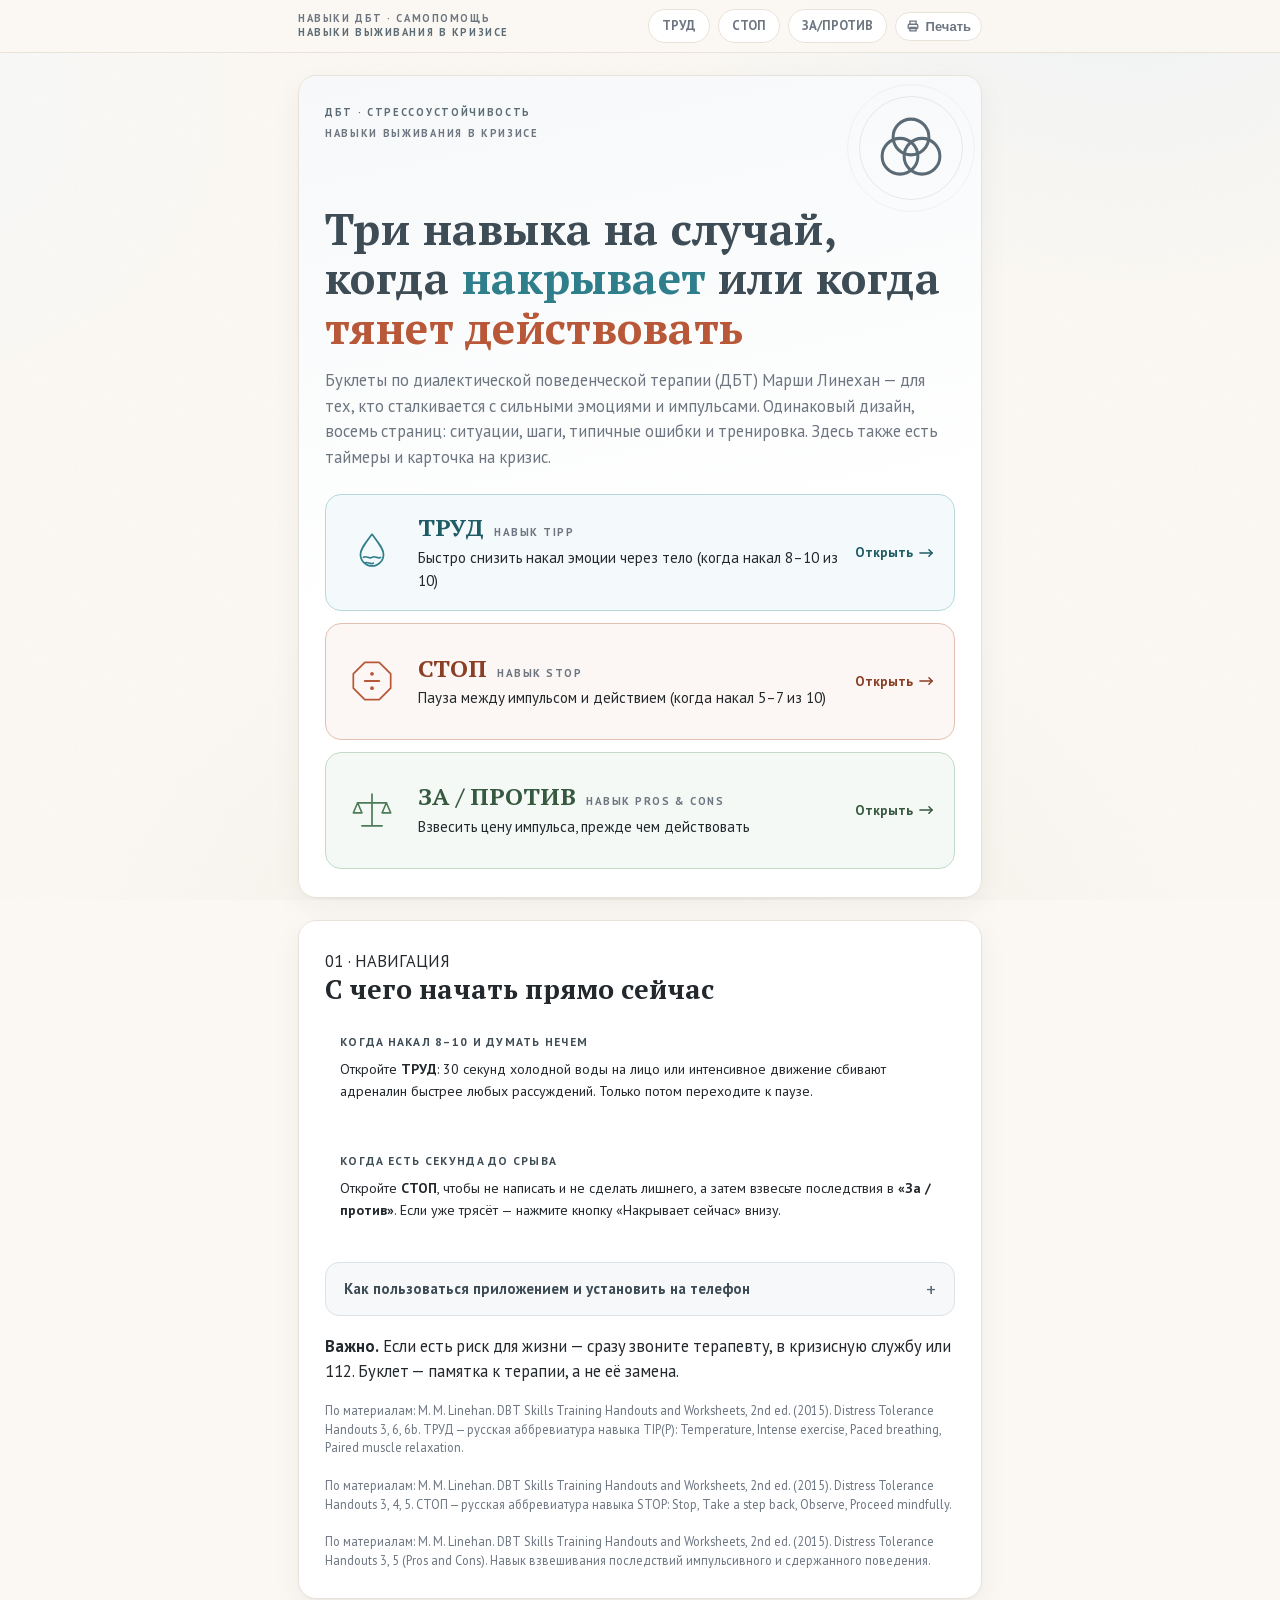
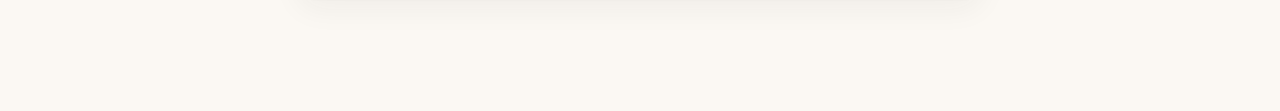
==== index.html @ b5b3c11b "минорные исправления CSS" ====
<!doctype html>
<html lang="ru">
<head>
<link rel="icon" type="image/png" href="favicon.png">
<link rel="apple-touch-icon" sizes="512x512" href="icon.png">
<link rel="manifest" href="manifest.json">
<meta name="theme-color" content="#F7F5F0" media="(prefers-color-scheme: light)">
<meta name="theme-color" content="#16191D" media="(prefers-color-scheme: dark)">
<meta name="color-scheme" content="light dark">
<meta charset="utf-8">
<meta name="viewport" content="width=device-width,initial-scale=1">
<title>ДБТ · Стрессоустойчивость — Навыки выживания в кризисе</title>
<style>@font-face{font-family:'PT Sans';font-style:normal;font-weight:400;font-display:swap;src:url([data-uri]) format('woff2');}
@font-face{font-family:'PT Sans';font-style:normal;font-weight:700;font-display:swap;src:url([data-uri]) format('woff2');}
@font-face{font-family:'PT Sans';font-style:italic;font-weight:400;font-display:swap;src:url([data-uri]) format('woff2');}
@font-face{font-family:'PT Serif';font-style:normal;font-weight:400;font-display:swap;src:url([data-uri]) format('woff2');}
@font-face{font-family:'PT Serif';font-style:normal;font-weight:700;font-display:swap;src:url([data-uri]) format('woff2');}
/* ============================================================
   Буклеты серии «Навыки ДБТ при ПРЛ» — единый дизайн
   Светлая палитра · PT Serif (дисплей) + PT Sans (текст/UI)
   ============================================================ */
:root{
  --paper:#FBF8F3; --card:#FFFFFF; --surface:#FFFFFF; --nav-bg:rgba(251,248,243,.9);
  --bg-glow:#F3EFE7; --ink:#23282D; --ink-2:#3A4249; --muted:#6C7580;
  --line:#E8E2D8; --line-dot:#C9C2B6; --neutral:#F7F4EF; --neutral-edge:#D9D2C6; --neutral-lbl:#8A8375;
  --ok:#4E7C59; --ok-bg:#EDF3EE; --no:#A9543B; --no-bg:#F8EDE8;
  --a-main:#5A6B75; --a-deep:#3E4C55; --a-mid:#DCE2E5; --a-soft:#EEF2F4; --a-tint:#F6F8F9;
  --on-main:#FFFFFF;
  --r:18px; --shadow:0 1px 2px rgba(35,40,45,.04), 0 10px 30px rgba(35,40,45,.05);
  --ease:cubic-bezier(.22,.61,.36,1);
}
@media (prefers-color-scheme: dark){
  :root{
    --paper:#15181C; --card:#1D2127; --surface:#252A32; --nav-bg:rgba(21,24,28,.88);
    --bg-glow:#1B2026; --ink:#E6E9ED; --ink-2:#C5CCD4; --muted:#8E97A3;
    --line:#2C323B; --line-dot:#3D4552; --neutral:#232830; --neutral-edge:#3A424E; --neutral-lbl:#96A0AD;
    --ok:#6BA87A; --ok-bg:#1D2E22; --no:#D6795E; --no-bg:#33201B;
    --a-main:#8FA1AC; --a-deep:#CBD5DC; --a-mid:#343D44; --a-soft:#262D33; --a-tint:#1E2429;
    --on-main:#11161A;
    --shadow:0 1px 2px rgba(0,0,0,.25), 0 10px 30px rgba(0,0,0,.3);
  }
}


*{box-sizing:border-box}
html{-webkit-text-size-adjust:100%;scroll-behavior:smooth}
body{margin:0;background:var(--paper);color:var(--ink);
  font-family:'PT Sans','Segoe UI',system-ui,sans-serif;font-size:16.5px;line-height:1.55;
  -webkit-font-smoothing:antialiased;overflow-x:hidden}

/* ---------- фоновая среда ---------- */
body::before{content:"";position:fixed;inset:0;z-index:-2;pointer-events:none;
  background:
    radial-gradient(60vw 48vw at 88% -8%, var(--a-soft), transparent 62%),
    radial-gradient(52vw 40vw at -10% 12%, var(--a-tint), transparent 60%),
    radial-gradient(70vw 50vw at 50% 108%, var(--bg-glow), transparent 65%),
    var(--paper)}
body::after{content:"";position:fixed;inset:0;z-index:-1;pointer-events:none;opacity:.35;
  background-image:url("data:image/svg+xml;utf8,<svg xmlns='http://www.w3.org/2000/svg' width='140' height='140'><filter id='n'><feTurbulence type='fractalNoise' baseFrequency='.85' numOctaves='3'/><feColorMatrix type='saturate' values='0'/></filter><rect width='140' height='140' filter='url(%23n)' opacity='.055'/></svg>")}

.wrap{max-width:720px;margin:0 auto;padding:0 18px 90px}
a{color:var(--a-deep)}
::selection{background:var(--a-soft);color:var(--a-deep)}

/* ---------- шапка ---------- */
.nav{position:sticky;top:0;z-index:40;background:var(--nav-bg);
  backdrop-filter:blur(10px);border-bottom:1px solid var(--line)}
.nav-in{max-width:720px;margin:0 auto;padding:9px 18px;display:flex;align-items:center;gap:8px}
.nav-brand{font-size:10.5px;letter-spacing:.15em;text-transform:uppercase;color:var(--muted);
  font-weight:700;margin-right:auto;line-height:1.3;text-decoration:none}
.nav-brand span{display:block;color:var(--a-main)}
.tab{font-size:13px;font-weight:700;text-decoration:none;padding:6px 13px;border-radius:999px;
  border:1px solid var(--line);color:var(--muted);background:var(--surface);transition:.18s var(--ease);white-space:nowrap}
.tab:hover{border-color:var(--a-mid);color:var(--a-deep);transform:translateY(-1px)}
.tab.on{background:var(--a-soft);border-color:var(--a-mid);color:var(--a-deep)}
.tab.icon{padding:6px 10px;display:inline-flex;align-items:center;gap:6px}
.tab svg{width:14px;height:14px;display:block}
.progress{height:2px;background:transparent}
.progress i{display:block;height:100%;width:0;background:var(--a-main);transition:width .12s linear}

/* ---------- страницы-секции ---------- */
.page{position:relative;background:var(--card);border:1px solid var(--line);border-radius:var(--r);
  padding:28px 26px;margin:22px 0;box-shadow:var(--shadow)}
.reveal{opacity:0;transform:translateY(14px);transition:opacity .6s var(--ease),transform .6s var(--ease)}
.reveal.in{opacity:1;transform:none}
.pnum{font-size:10.5px;font-weight:700;letter-spacing:.16em;text-transform:uppercase;color:var(--a-main);
  display:flex;align-items:center;gap:9px;margin:0 0 12px}
.pnum:after{content:"";height:1px;flex:1;background:var(--line)}
h1{font-family:'PT Serif',Georgia,serif;font-weight:700;font-size:clamp(38px,10.5vw,66px);line-height:.98;
  letter-spacing:.01em;margin:12px 0 0;color:var(--a-deep)}
h2{font-family:'PT Serif',Georgia,serif;font-weight:700;font-size:27px;line-height:1.18;margin:0 0 14px}
h3{font-size:11.5px;font-weight:700;letter-spacing:.11em;text-transform:uppercase;color:var(--a-deep);margin:0 0 8px}
p{margin:0 0 10px}
.lead{font-size:17.5px;color:var(--ink-2)}
.note{font-size:13.5px;color:var(--muted);font-style:italic;margin:8px 0 0}
.eyebrow{font-size:10.5px;font-weight:700;letter-spacing:.16em;text-transform:uppercase;color:var(--a-main)}
.eyebrow.q{color:var(--muted)}

/* ---------- обложка ---------- */
.cover{background:linear-gradient(168deg,var(--a-tint),var(--card) 58%);overflow:hidden}
.cover-top{display:flex;justify-content:space-between;align-items:flex-start;gap:18px}
.seal{position:relative;width:88px;height:88px;flex:none;color:var(--a-main)}
.seal svg{position:relative;z-index:2;width:100%;height:100%;display:block}
.seal:before,.seal:after{content:"";position:absolute;inset:-8px;border-radius:50%;
  border:1px solid var(--a-mid);opacity:.75;animation:pulse 6s var(--ease) infinite}
.seal:after{inset:-20px;opacity:.4;animation-delay:1.6s}
@keyframes pulse{0%,100%{transform:scale(.94);opacity:.25}50%{transform:scale(1.04);opacity:.7}}
.latin{font-size:11.5px;font-weight:700;letter-spacing:.24em;color:var(--muted);margin-top:16px}
.tagline{font-family:'PT Serif',Georgia,serif;font-size:23px;line-height:1.28;margin:14px 0 6px}
.cover-note{font-size:14.5px;color:var(--muted);font-style:italic;margin:0}
.acronym{margin:22px 0 0;border-top:1px solid var(--line)}
.arow{display:grid;grid-template-columns:44px 1fr auto;align-items:center;gap:14px;width:100%;
  padding:11px 6px;border:0;border-bottom:1px solid var(--line);background:transparent;cursor:pointer;
  font:inherit;color:inherit;text-align:left;transition:.2s var(--ease);border-radius:10px}
.arow:hover{background:var(--a-tint);transform:translateX(3px)}
.arow .bl{width:44px;height:44px;border-radius:13px;background:var(--a-soft);border:1px solid var(--a-mid);
  color:var(--a-deep);font-family:'PT Serif',Georgia,serif;font-weight:700;font-size:23px;
  display:flex;align-items:center;justify-content:center;transition:.2s var(--ease)}
.arow:hover .bl{background:var(--a-main);border-color:var(--a-main);color:var(--on-main)}
.arow .nm{font-weight:700;font-size:17px}
.arow .hint{font-size:13px;color:var(--muted);text-align:right}
.cover-cta{display:flex;flex-wrap:wrap;gap:9px;margin:20px 0 0}
.cover-foot{margin-top:18px;font-size:12px;color:var(--muted)}

/* ---------- кнопки ---------- */
.btn{font:inherit;font-size:14px;font-weight:700;padding:9px 16px;border-radius:999px;cursor:pointer;
  border:1px solid var(--a-main, #5A6B75);background:var(--a-main, #5A6B75);color:var(--on-main, #fff);transition:.18s var(--ease);
  display:inline-flex;align-items:center;gap:8px;text-decoration:none;line-height:1.25}
.btn:hover{background:var(--a-deep);border-color:var(--a-deep);transform:translateY(-1px)}
.btn:active{transform:translateY(0)}
.btn.ghost{background:var(--surface);color:var(--a-deep);border-color:var(--a-mid)}
.btn.ghost:hover{background:var(--a-soft);border-color:var(--a-main);color:var(--a-deep)}
.btn.sm{font-size:12.5px;padding:6px 12px}
.btn[disabled]{opacity:.45;cursor:not-allowed;transform:none}
.btn svg{width:15px;height:15px}
:focus-visible{outline:2px solid var(--a-main);outline-offset:2px;border-radius:6px}

/* ---------- списки и блоки ---------- */
.block{margin:0 0 17px}
.block:last-child{margin-bottom:0}
ul.dash{list-style:none;margin:0;padding:0}
ul.dash li{position:relative;padding-left:19px;margin:0 0 7px}
ul.dash li:before{content:"";position:absolute;left:2px;top:.62em;width:9px;height:2px;
  border-radius:2px;background:var(--a-mid)}
ol.how{list-style:none;margin:0;padding:0;counter-reset:s}
ol.how li{counter-increment:s;position:relative;padding-left:32px;margin:0 0 10px}
ol.how li:before{content:counter(s);position:absolute;left:0;top:.05em;width:22px;height:22px;border-radius:50%;
  background:var(--a-soft);border:1px solid var(--a-mid);color:var(--a-deep);
  font-size:12px;font-weight:700;display:flex;align-items:center;justify-content:center;line-height:1}

/* ---------- шаг ---------- */
.step-head{display:flex;gap:16px;align-items:flex-start;margin-bottom:15px}
.step-head .bl{width:60px;height:60px;flex:none;border-radius:17px;background:var(--a-soft);
  border:1px solid var(--a-mid);color:var(--a-deep);font-family:'PT Serif',Georgia,serif;font-weight:700;
  font-size:32px;display:flex;align-items:center;justify-content:center}
.step-name{font-family:'PT Serif',Georgia,serif;font-weight:700;font-size:29px;line-height:1.08;margin:2px 0 4px}
.step-tag{font-size:14px;font-style:italic;color:var(--muted)}
.why{background:var(--a-tint);border:1px solid var(--a-mid);border-radius:13px;padding:13px 15px;
  font-size:14.5px;margin:0 0 17px}
.why b{color:var(--a-deep)}
.chips{display:flex;flex-wrap:wrap;gap:8px;margin:14px 0 0}
.chip{font-size:12.5px;font-weight:700;padding:5px 12px;border-radius:999px;
  background:var(--a-tint);border:1px solid var(--a-mid);color:var(--a-deep)}
.box{border-radius:13px;padding:13px 15px;margin:14px 0 0;font-size:14px}
.box .lbl{display:block;font-size:10.5px;font-weight:700;letter-spacing:.12em;text-transform:uppercase;margin-bottom:5px}
.box.mistake{background:var(--neutral);border-left:3px solid var(--neutral-edge)}
.box.mistake .lbl{color:var(--neutral-lbl)}
.box.warn{background:var(--a-soft);border-left:3px solid var(--a-main)}
.box.warn .lbl{color:var(--a-deep)}
.box.tip{background:var(--surface);border:1px dashed var(--a-mid)}
.box.tip .lbl{color:var(--a-main)}

/* ---------- шкала ---------- */
.scale{display:grid;grid-template-columns:repeat(3,1fr);gap:8px;margin:0 0 8px}
.zone{border-radius:13px;padding:12px 13px;border:1px solid var(--a-mid);transition:.25s var(--ease)}
.zone:nth-child(1){background:var(--surface)}
.zone:nth-child(2){background:var(--a-tint)}
.zone:nth-child(3){background:var(--a-soft)}
.zone.hot{border-color:var(--a-main);box-shadow:0 0 0 2px var(--a-soft)}
.zone .rng{font-family:'PT Serif',Georgia,serif;font-weight:700;font-size:21px;color:var(--a-deep);line-height:1}
.zone .zt{font-size:12.5px;font-weight:700;margin:5px 0 3px}
.zone .zd{font-size:12.5px;color:var(--muted);line-height:1.4}
.chain{display:flex;flex-wrap:wrap;align-items:center;gap:7px;margin:0 0 6px}
.pill{font-size:13px;font-weight:700;padding:6px 12px;border-radius:999px;border:1px solid var(--line);
  background:var(--surface);color:var(--muted)}
.pill.on{background:var(--a-main);border-color:var(--a-main);color:var(--on-main)}
.arrow{color:var(--a-mid);font-weight:700;display:inline-flex}
.arrow svg{width:15px;height:10px}

/* ---------- интерактивная практика ---------- */
.tool{margin:18px 0 0;border:1px solid var(--a-mid);border-radius:15px;background:
  linear-gradient(180deg,var(--a-tint),var(--card) 70%);padding:16px 16px 18px}
.tool-head{display:flex;align-items:center;gap:10px;margin-bottom:12px;flex-wrap:wrap}
.tool-title{font-size:11px;font-weight:700;letter-spacing:.13em;text-transform:uppercase;color:var(--a-deep)}
.tool-sub{font-size:12.5px;color:var(--muted);margin-left:auto}
.tool-body{display:flex;gap:18px;align-items:center;flex-wrap:wrap}
.dial{position:relative;width:132px;height:132px;flex:none}
.dial svg{width:100%;height:100%;transform:rotate(-90deg)}
.dial .trk{fill:none;stroke:var(--a-mid);stroke-width:7;opacity:.55}
.dial .bar{fill:none;stroke:var(--a-main);stroke-width:7;stroke-linecap:round;
  transition:stroke-dashoffset .25s linear}
.dial .mid{position:absolute;inset:0;display:flex;flex-direction:column;align-items:center;justify-content:center;gap:2px}
.dial .val{font-family:'PT Serif',Georgia,serif;font-weight:700;font-size:34px;color:var(--a-deep);line-height:1;
  font-variant-numeric:tabular-nums}
.dial .unit{font-size:10.5px;letter-spacing:.12em;text-transform:uppercase;color:var(--muted);font-weight:700}
.tool-side{flex:1;min-width:210px}
.phase{font-size:15.5px;font-weight:700;color:var(--a-deep);min-height:1.5em}
.phase.q{color:var(--muted);font-weight:400;font-style:italic}
.tool-hint{font-size:13px;color:var(--muted);margin:4px 0 12px}
.ctrls{display:flex;flex-wrap:wrap;gap:8px;align-items:center}
.stepper{display:inline-flex;align-items:center;gap:0;border:1px solid var(--a-mid);border-radius:999px;
  background:var(--surface);overflow:hidden}
.stepper button{font:inherit;font-weight:700;font-size:15px;width:30px;height:30px;border:0;background:var(--surface);
  color:var(--a-deep);cursor:pointer;transition:.15s var(--ease)}
.stepper button:hover{background:var(--a-soft)}
.stepper .sv{min-width:56px;text-align:center;font-size:13px;font-weight:700;color:var(--ink);
  font-variant-numeric:tabular-nums}
.pick{display:flex;flex-wrap:wrap;gap:6px;margin:0 0 12px}
.pick button{font:inherit;font-size:12.5px;padding:5px 11px;border-radius:999px;cursor:pointer;
  border:1px solid var(--line);background:var(--surface);color:var(--muted);transition:.15s var(--ease)}
.pick button:hover{border-color:var(--a-mid);color:var(--a-deep)}
.pick button[aria-pressed="true"]{background:var(--a-main);border-color:var(--a-main);color:var(--on-main)}
.rate{display:flex;align-items:center;gap:10px;margin:14px 0 0;padding-top:12px;border-top:1px dashed var(--a-mid);
  flex-wrap:wrap}
.rate .rl{font-size:12.5px;font-weight:700;color:var(--a-deep)}
.rate input[type=range]{flex:1;min-width:130px}
.rate .rv{font-family:'PT Serif',Georgia,serif;font-weight:700;font-size:20px;color:var(--a-deep);
  min-width:26px;text-align:center;font-variant-numeric:tabular-nums}
input[type=range]{-webkit-appearance:none;appearance:none;height:22px;background:transparent;cursor:pointer}
input[type=range]::-webkit-slider-runnable-track{height:5px;border-radius:3px;background:var(--a-mid)}
input[type=range]::-moz-range-track{height:5px;border-radius:3px;background:var(--a-mid)}
input[type=range]::-webkit-slider-thumb{-webkit-appearance:none;width:19px;height:19px;border-radius:50%;
  background:var(--surface);border:2px solid var(--a-main);margin-top:-7px;box-shadow:0 1px 4px rgba(35,40,45,.18);transition:.15s}
input[type=range]::-moz-range-thumb{width:17px;height:17px;border-radius:50%;background:var(--surface);
  border:2px solid var(--a-main);box-shadow:0 1px 4px rgba(35,40,45,.18)}
input[type=range]:hover::-webkit-slider-thumb{transform:scale(1.1)}

/* дыхательный ритм */
.breath{position:relative;width:132px;height:132px;flex:none;display:flex;align-items:center;justify-content:center}
.breath .orb{position:absolute;width:112px;height:112px;border-radius:50%;
  background:radial-gradient(circle at 38% 32%, var(--surface), var(--a-soft) 62%, var(--a-mid));
  border:1px solid var(--a-mid);transform:scale(.62);transition:transform 5s cubic-bezier(.37,0,.63,1)}
.breath .ring{position:absolute;inset:0;border-radius:50%;border:1px dashed var(--a-mid);opacity:.7}
.breath .cnt{position:relative;z-index:2;font-family:'PT Serif',Georgia,serif;font-weight:700;font-size:30px;
  color:var(--a-deep);font-variant-numeric:tabular-nums}
.muscles{display:flex;flex-wrap:wrap;gap:5px;margin:10px 0 0}
.muscles span{font-size:11.5px;padding:3px 9px;border-radius:999px;border:1px solid var(--line);
  background:var(--surface);color:var(--muted)}
.muscles span.done{background:var(--a-soft);border-color:var(--a-mid);color:var(--a-deep)}
.muscles span.now{background:var(--a-main);border-color:var(--a-main);color:var(--on-main)}
.bar-track{height:6px;border-radius:3px;background:var(--a-mid);opacity:.5;overflow:hidden;margin:10px 0 0}
.bar-track i{display:block;height:100%;width:0;background:var(--a-main);border-radius:3px}

/* наблюдение: факт / мысль */
.sorter{margin:6px 0 0}
.sort-row{display:flex;gap:10px;align-items:center;justify-content:space-between;padding:9px 0;
  border-bottom:1px dashed var(--a-mid);flex-wrap:wrap}
.sort-row .txt{font-size:14px;flex:1;min-width:180px}
.sort-row .acts{display:flex;gap:6px}
.sort-row .acts button{font:inherit;font-size:12.5px;font-weight:700;padding:5px 12px;border-radius:999px;
  border:1px solid var(--line);background:var(--surface);color:var(--muted);cursor:pointer;transition:.15s var(--ease)}
.sort-row .acts button:hover{border-color:var(--a-mid);color:var(--a-deep)}
.sort-row.right .txt{color:var(--ok)}
.sort-row.wrong .txt{color:var(--no)}
.sort-fb{font-size:12.5px;width:100%;color:var(--muted);font-style:italic}
.sort-row.right .sort-fb{color:var(--ok)}
.sort-row.wrong .sort-fb{color:var(--no)}
.fields{display:grid;grid-template-columns:1fr 1fr;gap:12px;margin:12px 0 0}
.field label{display:block;font-size:12px;font-weight:700;color:var(--a-deep);margin-bottom:5px}
.field input,.field textarea{width:100%;font:inherit;font-size:14px;padding:8px 10px;border-radius:10px;
  border:1px solid var(--line);background:var(--surface);color:var(--ink);resize:vertical}
.field input:focus,.field textarea:focus{border-color:var(--a-main);outline:none;box-shadow:0 0 0 3px var(--a-soft)}

/* ---------- карточка и дневник ---------- */
.fill{margin:0 0 15px}
.fill .fl{font-size:12.5px;font-weight:700;color:var(--a-deep);margin-bottom:6px}
.fill textarea{width:100%;font:inherit;font-size:14.5px;line-height:19px;min-height:57px;padding:0 2px;
  border:0;border-radius:0;background:
    repeating-linear-gradient(to bottom,transparent 0 18px,var(--line-dot) 18px 19px);
  background-attachment:local;color:var(--ink);resize:vertical}
.fill textarea:focus{outline:none;background:
    repeating-linear-gradient(to bottom,transparent 0 18px,var(--a-main) 18px 19px)}
.safety{margin:16px 0 0;padding:13px 15px;border-radius:13px;background:var(--a-soft);
  border:1px solid var(--a-mid);font-size:13.5px}
.safety b{color:var(--a-deep)}
.sources{margin:16px 0 0;padding-top:12px;border-top:1px solid var(--line);font-size:11.5px;
  color:var(--muted);line-height:1.45}
.xlink{display:inline-flex;align-items:center;gap:7px;margin-top:12px;font-size:13.5px;font-weight:700;
  text-decoration:none;color:var(--a-deep)}
.xlink:hover{gap:11px}
.log{margin:14px 0 0;border:1px solid var(--line);border-radius:13px;background:var(--surface);padding:13px 15px}
.log-list{list-style:none;margin:8px 0 0;padding:0;font-size:13px;max-height:190px;overflow:auto}
.log-list li{display:flex;gap:10px;padding:6px 0;border-bottom:1px dashed var(--line);flex-wrap:wrap}
.log-list li:last-child{border-bottom:0}
.log-list .t{color:var(--muted);font-variant-numeric:tabular-nums;font-size:12px}
.log-list .d{margin-left:auto;font-weight:700;color:var(--a-deep)}
.log-empty{font-size:13px;color:var(--muted);font-style:italic;margin:8px 0 0}
.saved{font-size:12px;color:var(--ok);opacity:0;transition:.3s;margin-left:8px}
.saved.on{opacity:1}

/* ---------- панель «накрывает сейчас» ---------- */
.sos-btn{position:fixed;right:18px;bottom:18px;z-index:45;
  background:var(--a-main, #5A6B75)!important;color:var(--on-main, #fff)!important;
  box-shadow:0 6px 24px rgba(0,0,0,.45), 0 0 0 2px var(--paper)}

.sos{position:fixed;inset:0;z-index:60;display:none;align-items:center;justify-content:center;padding:18px;
  background:rgba(15,18,22,.55);backdrop-filter:blur(3px)}
.sos.on{display:flex}
.sos-card{width:min(520px,100%);max-height:88vh;overflow:auto;background:var(--card);border:1px solid var(--a-mid);
  border-radius:20px;padding:22px;box-shadow:0 24px 60px rgba(35,40,45,.25);animation:pop .28s var(--ease)}
@keyframes pop{from{opacity:0;transform:translateY(12px) scale(.98)}to{opacity:1;transform:none}}
.sos-card h2{font-size:23px;margin-bottom:6px}
.sos-steps{display:grid;gap:9px;margin:16px 0 0}
.sos-step{display:flex;gap:13px;align-items:center;padding:12px 14px;border-radius:14px;border:1px solid var(--line);
  background:var(--surface);cursor:pointer;font:inherit;text-align:left;transition:.18s var(--ease);width:100%}
.sos-step:hover{border-color:var(--a-main);background:var(--a-tint);transform:translateX(3px)}
.sos-step .bl{width:38px;height:38px;flex:none;border-radius:11px;background:var(--a-soft);border:1px solid var(--a-mid);
  color:var(--a-deep);font-family:'PT Serif',Georgia,serif;font-weight:700;font-size:20px;
  display:flex;align-items:center;justify-content:center}
.sos-step .nm{font-weight:700;font-size:15px}
.sos-step .ds{font-size:12.5px;color:var(--muted)}
.sos-close{position:absolute;top:16px;right:16px;z-index:2}
.sos-wrap{position:relative;width:min(520px,100%)}

/* ---------- служебное ---------- */
.toast{position:fixed;left:50%;bottom:24px;transform:translate(-50%,14px);z-index:70;background:#2A3038;
  color:#F4F6F8;font-size:13.5px;padding:10px 16px;border-radius:999px;opacity:0;pointer-events:none;
  transition:.28s var(--ease)}
.toast.on{opacity:1;transform:translate(-50%,0)}
.printonly{display:none}

/* ---------- адаптив ---------- */
@media (max-width:560px){
  body{font-size:16px}
  .wrap{padding:0 13px 96px}
  .page{padding:22px 18px;border-radius:15px}
  h2{font-size:23px}
  .step-name{font-size:24px}
  .scale{grid-template-columns:1fr}
  .fields{grid-template-columns:1fr}
  .arow{grid-template-columns:40px 1fr;row-gap:2px}
  .arow .hint{grid-column:2;text-align:left}
  .nav-in{flex-wrap:wrap;justify-content:flex-start;gap:6px;padding:8px 13px}
  .nav-brand{width:100%;font-size:11px;display:block;padding:4px 2px 6px;margin-bottom:2px;
    border-bottom:1px solid var(--line);text-decoration:none}
  .nav-brand span{font-size:12px;margin-top:2px}
  .tab{font-size:11.5px;padding:5px 9px}
  .dial,.breath{width:112px;height:112px;margin:0 auto}
  .breath .orb{width:96px;height:96px}
  .tool-body{gap:14px}
  .sos-btn{right:12px;bottom:12px}
}
@media (prefers-reduced-motion:reduce){
  html{scroll-behavior:auto}
  *,*:before,*:after{animation-duration:.001ms!important;animation-iteration-count:1!important;
    transition-duration:.001ms!important}
  .reveal{opacity:1;transform:none}
}

/* ---------- печать: A5, 8 страниц ---------- */
@page{size:A5;margin:11mm 12mm}
@media print{
  :root{
    --paper:#FFFFFF!important; --card:#FFFFFF!important; --surface:#FFFFFF!important;
    --ink:#23282D!important; --ink-2:#3A4249!important; --muted:#6C7580!important;
    --line:#E8E2D8!important; --line-dot:#C9C2B6!important; --neutral:#F7F4EF!important;
    --neutral-edge:#D9D2C6!important; --neutral-lbl:#8A8375!important;
    --a-main:#5A6B75!important; --a-deep:#3E4C55!important;
    --a-mid:#DCE2E5!important; --a-soft:#EEF2F4!important; --a-tint:#F6F8F9!important;
  }
  body{background:var(--surface);font-size:9.6pt;line-height:1.42}
  body::before,body::after{display:none}
  .nav,.noprint,.sos,.sos-btn,.toast,.tool,.log{display:none!important}
  .printonly{display:block}
  .wrap{max-width:none;padding:0;margin:0}
  .page{border:0;border-radius:0;box-shadow:none;margin:0;padding:0;background:var(--surface);
    break-after:page;page-break-after:always}
  .page:last-child{break-after:auto;page-break-after:auto}
  .reveal{opacity:1!important;transform:none!important}
  h1{font-size:46pt} h2{font-size:15.5pt;margin-bottom:7pt} h3{font-size:8pt;margin-bottom:4pt}
  .lead{font-size:10.5pt} .tagline{font-size:13pt} .cover-note{font-size:9.5pt}
  .pnum{font-size:7.5pt;margin-bottom:6pt}
  .block{margin-bottom:9pt}
  ul.dash li{margin-bottom:3pt;padding-left:12pt}
  ol.how li{margin-bottom:5pt;padding-left:20pt}
  ol.how li:before{width:14pt;height:14pt;font-size:7.5pt}
  .step-head{margin-bottom:9pt}
  .step-head .bl{width:40pt;height:40pt;font-size:22pt;border-radius:11pt}
  .step-name{font-size:18pt} .step-tag{font-size:9.5pt}
  .why{font-size:9.3pt;padding:8pt 10pt;margin-bottom:9pt}
  .box{font-size:9pt;padding:8pt 10pt;margin-top:9pt}
  .chip{font-size:8.5pt} .note{font-size:8.7pt}
  .arow{padding:7pt 0;cursor:default} .arow .bl{width:30pt;height:30pt;font-size:16pt}
  .arow .nm{font-size:11.5pt} .arow .hint{font-size:9pt}
  .zone{padding:8pt 9pt} .zone .rng{font-size:14pt} .zone .zt,.zone .zd{font-size:8.5pt}
  .fill{margin-bottom:9pt}
  .fill textarea{font-size:9.5pt;min-height:28pt;line-height:14pt;
    background:repeating-linear-gradient(to bottom,transparent 0 13pt,var(--line-dot) 13pt calc(13pt + .6pt))}
  .sources{font-size:7.6pt} .safety{font-size:8.8pt}
  .seal{width:44pt;height:44pt} .seal:before,.seal:after{display:none}
  .cover{background:var(--surface)}
  .pfoot{margin-top:10pt;padding-top:5pt;border-top:1px solid var(--line);font-size:6.8pt;color:var(--muted);
    display:flex;justify-content:space-between}
  a{text-decoration:none;color:var(--ink)}
  .xlink{color:var(--a-deep)}
}


.hub-title{font-family:'PT Serif',Georgia,serif;font-weight:700;font-size:clamp(32px,5vw,44px);line-height:1.12;margin:12px 0 0;color:var(--a-deep)}
.hub-title em{font-style:normal;color:#2E7E8B}
.hub-title b{font-weight:700;color:#B85838}
@media (prefers-color-scheme: dark){
  .hub-title em{color:#62B6C8}
  .hub-title b{color:#DF8E6B}
}
.hub-lead{font-size:16.5px;color:var(--muted);margin:16px 0 0;line-height:1.55}
.skill-list{display:grid;grid-auto-rows:1fr;gap:12px;margin:24px 0 0}
.scard{display:grid;grid-template-columns:56px 1fr auto;align-items:center;gap:16px;padding:18px 20px;height:100%;
  border-radius:16px;background:var(--c-tint);border:1px solid var(--c-mid);
  text-decoration:none;color:inherit;transition:.2s var(--ease)}
.scard:hover{transform:translateY(-2px);background:var(--c-soft);border-color:var(--c-main);box-shadow:0 8px 22px rgba(27,31,34,.06)}
.scard.trud{--c-main:#2E7E8B;--c-deep:#1F5C66;--c-mid:#B8D7DC;--c-soft:#E7F2F4;--c-tint:#F4FAFB}
.scard.stop{--c-main:#B85838;--c-deep:#8A3E24;--c-mid:#E4C0B2;--c-soft:#F7EAE4;--c-tint:#FCF7F4}
.scard.pc{--c-main:#4E7C59;--c-deep:#36593F;--c-mid:#C3DAC8;--c-soft:#EBF3ED;--c-tint:#F5F9F6}
@media (prefers-color-scheme: dark){
  .scard.trud{--c-main:#56ADC0;--c-deep:#A7DCE7;--c-mid:#2E4F58;--c-soft:#1F343A;--c-tint:#1A292E}
  .scard.stop{--c-main:#D98662;--c-deep:#F2C0AA;--c-mid:#5A382A;--c-soft:#3A241C;--c-tint:#2C1D17}
  .scard.pc{--c-main:#76AA83;--c-deep:#B8DBC0;--c-mid:#314B38;--c-soft:#223427;--c-tint:#1C2920}
}
.scard .em{width:52px;height:52px;color:var(--c-main);display:flex;align-items:center;justify-content:center}
.scard .em svg{width:46px;height:46px}
.scard-body h2{font-family:'PT Serif',Georgia,serif;font-size:24px;margin:0;color:var(--c-deep);display:flex;align-items:baseline;gap:10px;flex-wrap:wrap}
.scard-body .lt{font-family:'PT Sans',sans-serif;font-size:11px;letter-spacing:.14em;text-transform:uppercase;color:var(--muted);font-weight:700}
.scard-body .tg{font-size:15px;color:var(--ink);margin:4px 0 0}
.scard .go{font-size:13.5px;font-weight:700;color:var(--c-deep);display:inline-flex;align-items:center;gap:6px;white-space:nowrap}
.scard .go svg{width:15px;height:10px}
@media (max-width:600px){
  .scard{grid-template-columns:44px 1fr;padding:16px}
  .scard .go{grid-column:2;margin-top:4px}
}

.guide-box{margin:18px 0 0;border:1px solid var(--a-mid);border-radius:14px;background:var(--a-tint);overflow:hidden}
.guide-box summary{padding:14px 18px;font-weight:700;font-size:15px;color:var(--a-deep);cursor:pointer;list-style:none;
  display:flex;align-items:center;justify-content:space-between;user-select:none;transition:.18s var(--ease)}
.guide-box summary::-webkit-details-marker{display:none}
.guide-box summary:hover{background:var(--a-soft)}
.guide-box summary::after{content:"+";font-size:20px;font-weight:400;line-height:1;color:var(--a-main);transition:.2s var(--ease)}
.guide-box[open] summary{border-bottom:1px solid var(--a-mid);background:var(--a-soft)}
.guide-box[open] summary::after{transform:rotate(45deg)}
.guide-body{padding:16px 18px;font-size:14.5px;line-height:1.55;color:var(--ink)}
.guide-body h4{font-family:'PT Serif',Georgia,serif;font-size:16.5px;margin:14px 0 6px;color:var(--a-deep)}
.guide-body h4:first-child{margin-top:0}
.guide-body ul{margin:0;padding-left:18px}
.guide-body li{margin-bottom:5px}
</style>
</head>
<body>
<nav class="nav noprint"><div class="nav-in">
  <a class="nav-brand" href="index.html">Навыки ДБТ · Самопомощь<span>Навыки выживания в кризисе</span></a>
  <a class="tab" href="trud.html">ТРУД</a>
  <a class="tab" href="stop.html">СТОП</a>
  <a class="tab" href="pros_cons.html">ЗА/ПРОТИВ</a>
  <button class="tab icon" type="button" id="print-btn"><svg viewBox="0 0 16 16" fill="none" stroke="currentColor" stroke-width="1.5" aria-hidden="true"><path d="M4.5 6V2.5h7V6"/><rect x="2.5" y="6" width="11" height="5" rx="1.4"/><path d="M4.5 9.5h7v4h-7z"/></svg>Печать</button>
</div></nav>

<div class="wrap">
<section class="page cover">
  <div class="cover-top">
    <div>
      <div class="eyebrow">ДБТ · стрессоустойчивость</div>
      <div class="eyebrow q" style="margin-top:5px">Навыки выживания в кризисе</div>
    </div>
    <div class="seal" aria-hidden="true">
        <svg viewBox="0 0 64 64"><circle cx="32" cy="24" r="13" fill="none" stroke="currentColor" stroke-width="2.2"/><circle cx="24" cy="38" r="13" fill="none" stroke="currentColor" stroke-width="2.2"/><circle cx="40" cy="38" r="13" fill="none" stroke="currentColor" stroke-width="2.2"/></svg>
    </div>
  </div>

  <h1 class="hub-title">Три навыка на случай, когда <em>накрывает</em> или когда <b>тянет действовать</b></h1>
  <p class="hub-lead" style="max-width:none">Буклеты по диалектической поведенческой терапии (ДБТ) Марши Линехан — для тех, кто сталкивается с сильными эмоциями и импульсами. Одинаковый дизайн, восемь страниц: ситуации, шаги, типичные ошибки и тренировка. Здесь также есть таймеры и карточка на кризис.</p>

    <div class="skill-list">
      <a class="scard trud" href="trud.html">
        <div class="em"><svg viewBox="0 0 64 64" aria-hidden="true"><path d="M32 6c9 12 16 20 16 28a16 16 0 0 1-32 0c0-8 7-16 16-28z" fill="none" stroke="currentColor" stroke-width="2.4" stroke-linejoin="round"/><path d="M20 38c4-3 8 3 12 0s8 3 12 0" fill="none" stroke="currentColor" stroke-width="2.2" stroke-linecap="round"/><path d="M22 46c4-3 8 3 12 0" fill="none" stroke="currentColor" stroke-width="2.2" stroke-linecap="round"/></svg></div>
        <div class="scard-body">
          <h2>ТРУД <span class="lt">навык TIPP</span></h2>
          <div class="tg">Быстро снизить накал эмоции через тело (когда накал 8–10 из 10)</div>
        </div>
        <span class="go">Открыть <svg viewBox="0 0 16 10" fill="none" stroke="currentColor" stroke-width="1.6" stroke-linecap="round" stroke-linejoin="round" aria-hidden="true"><path d="M1 5h13"/><path d="M10.6 1.6 14 5l-3.4 3.4"/></svg></span>
      </a>

      <a class="scard stop" href="stop.html">
        <div class="em"><svg viewBox="0 0 64 64" aria-hidden="true"><path d="M22 6h20l16 16v20L42 58H22L6 42V22z" fill="none" stroke="currentColor" stroke-width="2.4" stroke-linejoin="round"/><path d="M22 32h20" fill="none" stroke="currentColor" stroke-width="2.6" stroke-linecap="round"/><circle cx="32" cy="22" r="2.6" fill="currentColor"/><circle cx="32" cy="42" r="2.6" fill="currentColor"/></svg></div>
        <div class="scard-body">
          <h2>СТОП <span class="lt">навык STOP</span></h2>
          <div class="tg">Пауза между импульсом и действием (когда накал 5–7 из 10)</div>
        </div>
        <span class="go">Открыть <svg viewBox="0 0 16 10" fill="none" stroke="currentColor" stroke-width="1.6" stroke-linecap="round" stroke-linejoin="round" aria-hidden="true"><path d="M1 5h13"/><path d="M10.6 1.6 14 5l-3.4 3.4"/></svg></span>
      </a>

      <a class="scard pc" href="pros_cons.html">
        <div class="em"><svg viewBox="0 0 64 64" aria-hidden="true"><path d="M32 10v44M18 54h28M12 22h40" fill="none" stroke="currentColor" stroke-width="2.4" stroke-linecap="round"/><path d="M12 22l-6 14h12l-6-14zm40 0l-6 14h12l-6-14z" fill="none" stroke="currentColor" stroke-width="2.2" stroke-linejoin="round"/></svg></div>
        <div class="scard-body">
          <h2>ЗА / ПРОТИВ <span class="lt">навык PROS &amp; CONS</span></h2>
          <div class="tg">Взвесить цену импульса, прежде чем действовать</div>
        </div>
        <span class="go">Открыть <svg viewBox="0 0 16 10" fill="none" stroke="currentColor" stroke-width="1.6" stroke-linecap="round" stroke-linejoin="round" aria-hidden="true"><path d="M1 5h13"/><path d="M10.6 1.6 14 5l-3.4 3.4"/></svg></span>
      </a>
    </div>
  </section>

  <section class="page">
    <div class="sec-head"><span class="sec-num">01 · НАВИГАЦИЯ</span><h2>С чего начать прямо сейчас</h2></div>
    <div class="grid2">
      <div class="box">
        <h3>Когда накал 8–10 и думать нечем</h3>
        <p>Откройте <b>ТРУД</b>: 30 секунд холодной воды на лицо или интенсивное движение сбивают адреналин быстрее любых рассуждений. Только потом переходите к паузе.</p>
      </div>
      <div class="box">
        <h3>Когда есть секунда до срыва</h3>
        <p>Откройте <b>СТОП</b>, чтобы не написать и не сделать лишнего, а затем взвесьте последствия в <b>«За / против»</b>. Если уже трясёт — нажмите кнопку «Накрывает сейчас» внизу.</p>
      </div>
    </div>
    
    <details class="guide-box">
      <summary>Как пользоваться приложением и установить на телефон</summary>
      <div class="guide-body">
        <h4>1. Установка на главный экран (работает без интернета)</h4>
        <ul>
          <li><b>Android (Chrome):</b> нажмите три точки в правом верхнем углу → <b>«Установить приложение»</b>.</li>
          <li><b>iPhone (Safari):</b> нажмите кнопку <b>«Поделиться»</b> внизу → <b>«На экран „Домой“»</b>.</li>
          <li>После первого открытия все страницы, таймеры и PDF сохраняются в память телефона и работают в авиарежиме.</li>
        </ul>

        <h4>2. Подготовка в спокойный день</h4>
        <ul>
          <li>Внизу любой страницы навыка (раздел <b>07</b>) заполните <b>«Мою карточку на кризис»</b>: ваши сигналы, контакты поддержки и способы заземления.</li>
          <li>В буклете <b>«За / против»</b> заранее впишите аргументы для 1–2 частых импульсов — в стрессе останется только прочитать готовое.</li>
          <li>Все записи хранятся <b>только в памяти вашего телефона</b> и никуда не отправляются.</li>
        </ul>

        <h4>3. Когда накрывает прямо сейчас</h4>
        <ul>
          <li><b>Накал 8–10 (трясёт, трудно думать):</b> нажмите кнопку <b>«Накрывает сейчас»</b> внизу или откройте <b>ТРУД</b> — начните с холодной воды (таймер 30 сек) или нагрузки.</li>
          <li><b>Накал 5–7 (сильный импульс сорваться):</b> откройте <b>СТОП</b>, сделайте паузу и взвесьте последствия в <b>«За / против»</b>.</li>
          <li>После шага можно отметить накал в <b>«Дневнике практики»</b> или скопировать записи одной кнопкой для терапевта.</li>
        </ul>
      </div>
    </details>

    <div class="callout" style="margin-top:18px">
      <b>Важно.</b> Если есть риск для жизни — сразу звоните терапевту, в кризисную службу или 112. Буклет — памятка к терапии, а не её замена.
    </div>
    <p style="font-size:12.5px;color:var(--muted);margin:16px 0 0;line-height:1.5">
      По материалам: M. M. Linehan. DBT Skills Training Handouts and Worksheets, 2nd ed. (2015). Distress Tolerance Handouts 3, 6, 6b. ТРУД — русская аббревиатура навыка TIP(P): Temperature, Intense exercise, Paced breathing, Paired muscle relaxation.<br><br>По материалам: M. M. Linehan. DBT Skills Training Handouts and Worksheets, 2nd ed. (2015). Distress Tolerance Handouts 3, 4, 5. СТОП — русская аббревиатура навыка STOP: Stop, Take a step back, Observe, Proceed mindfully.<br><br>По материалам: M. M. Linehan. DBT Skills Training Handouts and Worksheets, 2nd ed. (2015). Distress Tolerance Handouts 3, 5 (Pros and Cons). Навык взвешивания последствий импульсивного и сдержанного поведения.
    </p>
  </section>
</div>

<script>document.getElementById("print-btn").addEventListener("click",function(){window.print();});</script>
<script>if('serviceWorker' in navigator){navigator.serviceWorker.register('./sw.js');}</script>
</body>
</html>
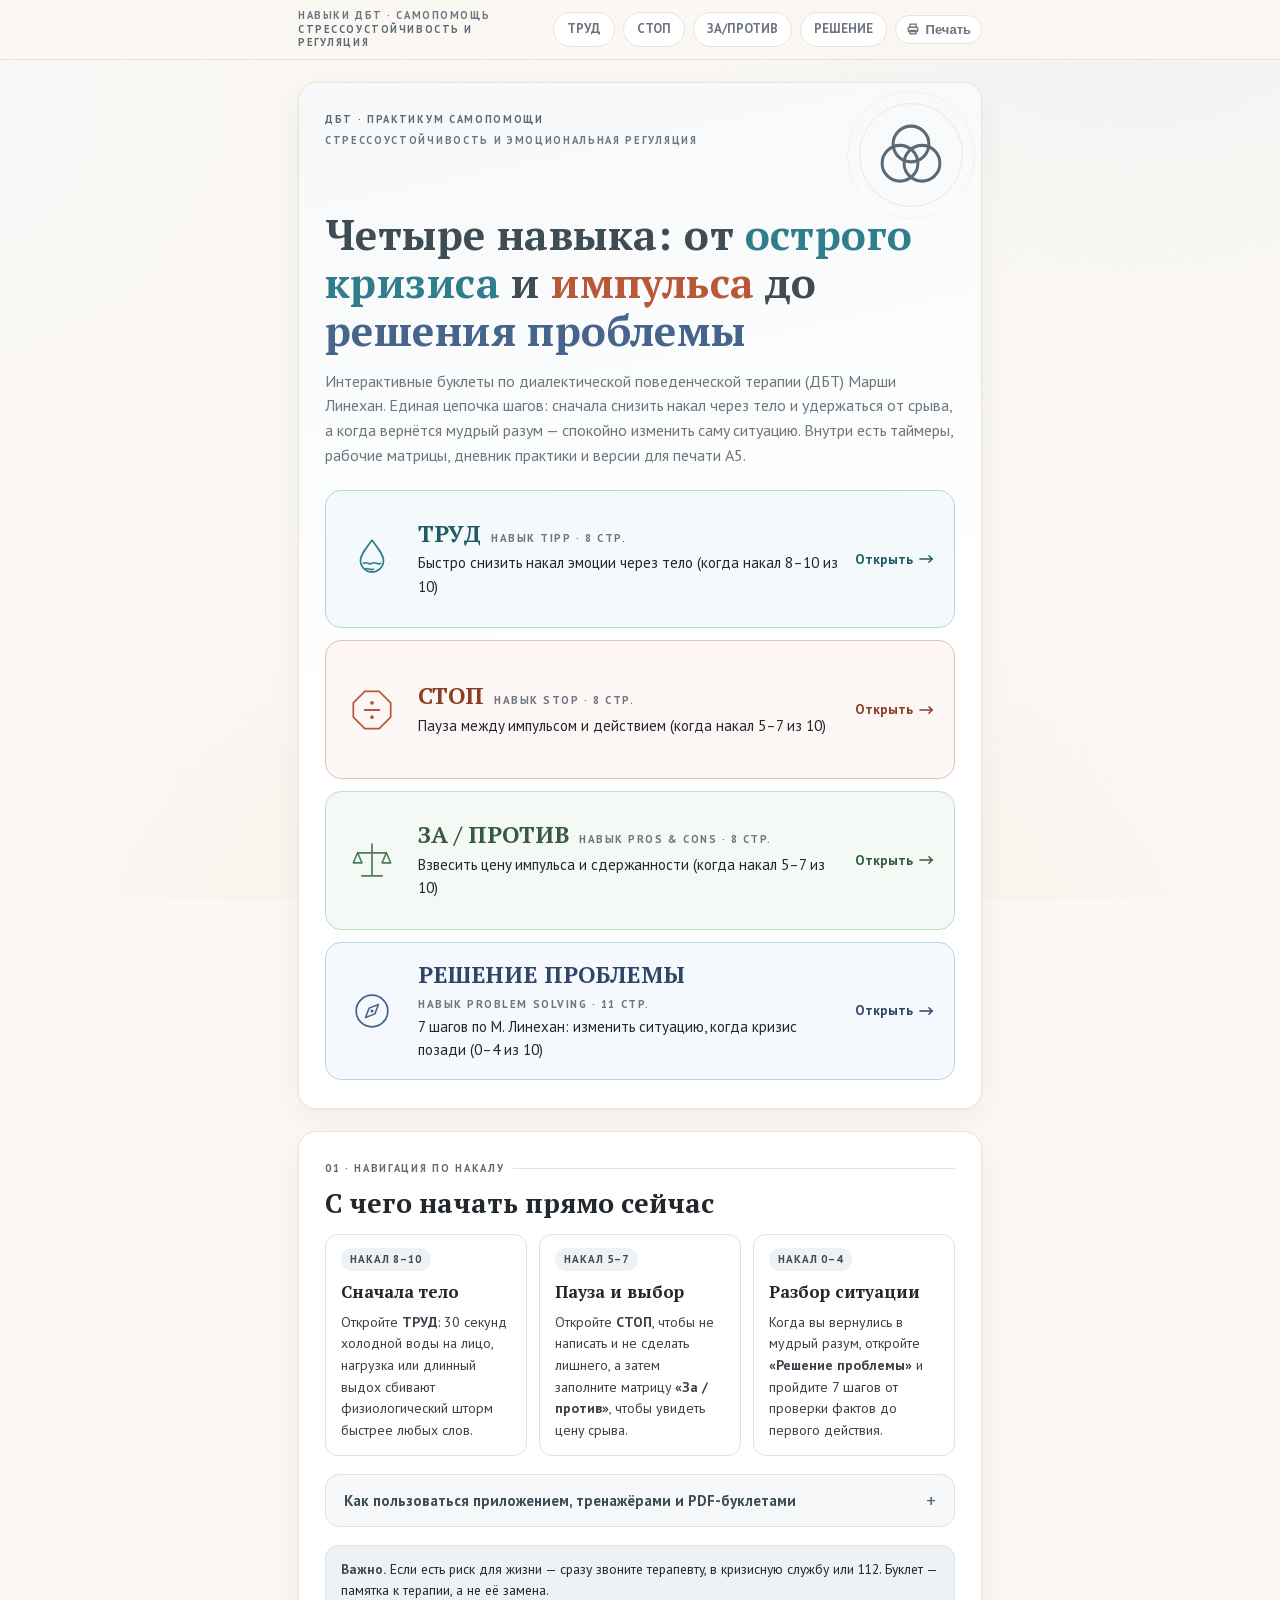
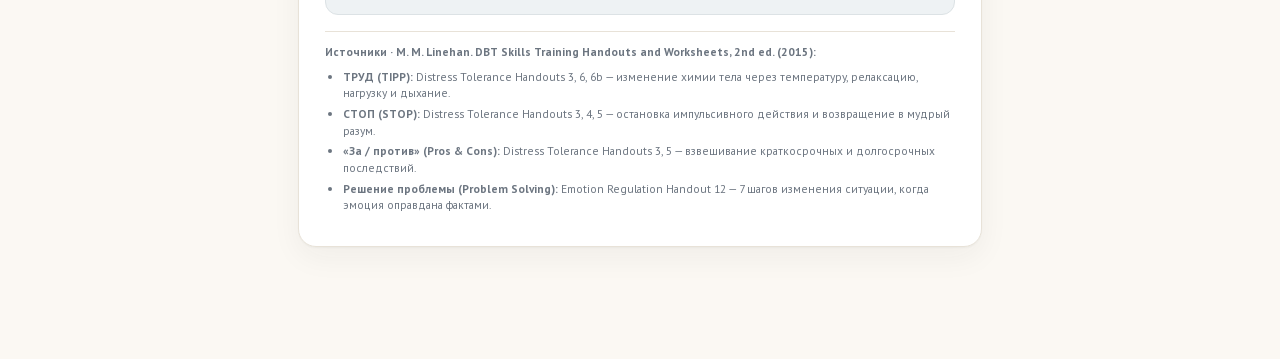
==== commit 9710fb43: "Add files via upload" ====
--- a/index.html
+++ b/index.html
@@ -1,562 +1,600 @@
-<!doctype html>
-<html lang="ru">
-<head>
-<link rel="icon" type="image/png" href="favicon.png">
-<link rel="apple-touch-icon" sizes="512x512" href="icon.png">
-<link rel="manifest" href="manifest.json">
-<meta name="theme-color" content="#F7F5F0" media="(prefers-color-scheme: light)">
-<meta name="theme-color" content="#16191D" media="(prefers-color-scheme: dark)">
-<meta name="color-scheme" content="light dark">
-<meta charset="utf-8">
-<meta name="viewport" content="width=device-width,initial-scale=1">
-<title>ДБТ · Стрессоустойчивость — Навыки выживания в кризисе</title>
-<style>@font-face{font-family:'PT Sans';font-style:normal;font-weight:400;font-display:swap;src:url([data-uri]) format('woff2');}
-@font-face{font-family:'PT Sans';font-style:normal;font-weight:700;font-display:swap;src:url([data-uri]) format('woff2');}
-@font-face{font-family:'PT Sans';font-style:italic;font-weight:400;font-display:swap;src:url([data-uri]) format('woff2');}
-@font-face{font-family:'PT Serif';font-style:normal;font-weight:400;font-display:swap;src:url([data-uri]) format('woff2');}
-@font-face{font-family:'PT Serif';font-style:normal;font-weight:700;font-display:swap;src:url([data-uri]) format('woff2');}
-/* ============================================================
-   Буклеты серии «Навыки ДБТ при ПРЛ» — единый дизайн
-   Светлая палитра · PT Serif (дисплей) + PT Sans (текст/UI)
-   ============================================================ */
-:root{
-  --paper:#FBF8F3; --card:#FFFFFF; --surface:#FFFFFF; --nav-bg:rgba(251,248,243,.9);
-  --bg-glow:#F3EFE7; --ink:#23282D; --ink-2:#3A4249; --muted:#6C7580;
-  --line:#E8E2D8; --line-dot:#C9C2B6; --neutral:#F7F4EF; --neutral-edge:#D9D2C6; --neutral-lbl:#8A8375;
-  --ok:#4E7C59; --ok-bg:#EDF3EE; --no:#A9543B; --no-bg:#F8EDE8;
-  --a-main:#5A6B75; --a-deep:#3E4C55; --a-mid:#DCE2E5; --a-soft:#EEF2F4; --a-tint:#F6F8F9;
-  --on-main:#FFFFFF;
-  --r:18px; --shadow:0 1px 2px rgba(35,40,45,.04), 0 10px 30px rgba(35,40,45,.05);
-  --ease:cubic-bezier(.22,.61,.36,1);
-}
-@media (prefers-color-scheme: dark){
-  :root{
-    --paper:#15181C; --card:#1D2127; --surface:#252A32; --nav-bg:rgba(21,24,28,.88);
-    --bg-glow:#1B2026; --ink:#E6E9ED; --ink-2:#C5CCD4; --muted:#8E97A3;
-    --line:#2C323B; --line-dot:#3D4552; --neutral:#232830; --neutral-edge:#3A424E; --neutral-lbl:#96A0AD;
-    --ok:#6BA87A; --ok-bg:#1D2E22; --no:#D6795E; --no-bg:#33201B;
-    --a-main:#8FA1AC; --a-deep:#CBD5DC; --a-mid:#343D44; --a-soft:#262D33; --a-tint:#1E2429;
-    --on-main:#11161A;
-    --shadow:0 1px 2px rgba(0,0,0,.25), 0 10px 30px rgba(0,0,0,.3);
-  }
-}
-
-
-*{box-sizing:border-box}
-html{-webkit-text-size-adjust:100%;scroll-behavior:smooth}
-body{margin:0;background:var(--paper);color:var(--ink);
-  font-family:'PT Sans','Segoe UI',system-ui,sans-serif;font-size:16.5px;line-height:1.55;
-  -webkit-font-smoothing:antialiased;overflow-x:hidden}
-
-/* ---------- фоновая среда ---------- */
-body::before{content:"";position:fixed;inset:0;z-index:-2;pointer-events:none;
-  background:
-    radial-gradient(60vw 48vw at 88% -8%, var(--a-soft), transparent 62%),
-    radial-gradient(52vw 40vw at -10% 12%, var(--a-tint), transparent 60%),
-    radial-gradient(70vw 50vw at 50% 108%, var(--bg-glow), transparent 65%),
-    var(--paper)}
-body::after{content:"";position:fixed;inset:0;z-index:-1;pointer-events:none;opacity:.35;
-  background-image:url("data:image/svg+xml;utf8,<svg xmlns='http://www.w3.org/2000/svg' width='140' height='140'><filter id='n'><feTurbulence type='fractalNoise' baseFrequency='.85' numOctaves='3'/><feColorMatrix type='saturate' values='0'/></filter><rect width='140' height='140' filter='url(%23n)' opacity='.055'/></svg>")}
-
-.wrap{max-width:720px;margin:0 auto;padding:0 18px 90px}
-a{color:var(--a-deep)}
-::selection{background:var(--a-soft);color:var(--a-deep)}
-
-/* ---------- шапка ---------- */
-.nav{position:sticky;top:0;z-index:40;background:var(--nav-bg);
-  backdrop-filter:blur(10px);border-bottom:1px solid var(--line)}
-.nav-in{max-width:720px;margin:0 auto;padding:9px 18px;display:flex;align-items:center;gap:8px}
-.nav-brand{font-size:10.5px;letter-spacing:.15em;text-transform:uppercase;color:var(--muted);
-  font-weight:700;margin-right:auto;line-height:1.3;text-decoration:none}
-.nav-brand span{display:block;color:var(--a-main)}
-.tab{font-size:13px;font-weight:700;text-decoration:none;padding:6px 13px;border-radius:999px;
-  border:1px solid var(--line);color:var(--muted);background:var(--surface);transition:.18s var(--ease);white-space:nowrap}
-.tab:hover{border-color:var(--a-mid);color:var(--a-deep);transform:translateY(-1px)}
-.tab.on{background:var(--a-soft);border-color:var(--a-mid);color:var(--a-deep)}
-.tab.icon{padding:6px 10px;display:inline-flex;align-items:center;gap:6px}
-.tab svg{width:14px;height:14px;display:block}
-.progress{height:2px;background:transparent}
-.progress i{display:block;height:100%;width:0;background:var(--a-main);transition:width .12s linear}
-
-/* ---------- страницы-секции ---------- */
-.page{position:relative;background:var(--card);border:1px solid var(--line);border-radius:var(--r);
-  padding:28px 26px;margin:22px 0;box-shadow:var(--shadow)}
-.reveal{opacity:0;transform:translateY(14px);transition:opacity .6s var(--ease),transform .6s var(--ease)}
-.reveal.in{opacity:1;transform:none}
-.pnum{font-size:10.5px;font-weight:700;letter-spacing:.16em;text-transform:uppercase;color:var(--a-main);
-  display:flex;align-items:center;gap:9px;margin:0 0 12px}
-.pnum:after{content:"";height:1px;flex:1;background:var(--line)}
-h1{font-family:'PT Serif',Georgia,serif;font-weight:700;font-size:clamp(38px,10.5vw,66px);line-height:.98;
-  letter-spacing:.01em;margin:12px 0 0;color:var(--a-deep)}
-h2{font-family:'PT Serif',Georgia,serif;font-weight:700;font-size:27px;line-height:1.18;margin:0 0 14px}
-h3{font-size:11.5px;font-weight:700;letter-spacing:.11em;text-transform:uppercase;color:var(--a-deep);margin:0 0 8px}
-p{margin:0 0 10px}
-.lead{font-size:17.5px;color:var(--ink-2)}
-.note{font-size:13.5px;color:var(--muted);font-style:italic;margin:8px 0 0}
-.eyebrow{font-size:10.5px;font-weight:700;letter-spacing:.16em;text-transform:uppercase;color:var(--a-main)}
-.eyebrow.q{color:var(--muted)}
-
-/* ---------- обложка ---------- */
-.cover{background:linear-gradient(168deg,var(--a-tint),var(--card) 58%);overflow:hidden}
-.cover-top{display:flex;justify-content:space-between;align-items:flex-start;gap:18px}
-.seal{position:relative;width:88px;height:88px;flex:none;color:var(--a-main)}
-.seal svg{position:relative;z-index:2;width:100%;height:100%;display:block}
-.seal:before,.seal:after{content:"";position:absolute;inset:-8px;border-radius:50%;
-  border:1px solid var(--a-mid);opacity:.75;animation:pulse 6s var(--ease) infinite}
-.seal:after{inset:-20px;opacity:.4;animation-delay:1.6s}
-@keyframes pulse{0%,100%{transform:scale(.94);opacity:.25}50%{transform:scale(1.04);opacity:.7}}
-.latin{font-size:11.5px;font-weight:700;letter-spacing:.24em;color:var(--muted);margin-top:16px}
-.tagline{font-family:'PT Serif',Georgia,serif;font-size:23px;line-height:1.28;margin:14px 0 6px}
-.cover-note{font-size:14.5px;color:var(--muted);font-style:italic;margin:0}
-.acronym{margin:22px 0 0;border-top:1px solid var(--line)}
-.arow{display:grid;grid-template-columns:44px 1fr auto;align-items:center;gap:14px;width:100%;
-  padding:11px 6px;border:0;border-bottom:1px solid var(--line);background:transparent;cursor:pointer;
-  font:inherit;color:inherit;text-align:left;transition:.2s var(--ease);border-radius:10px}
-.arow:hover{background:var(--a-tint);transform:translateX(3px)}
-.arow .bl{width:44px;height:44px;border-radius:13px;background:var(--a-soft);border:1px solid var(--a-mid);
-  color:var(--a-deep);font-family:'PT Serif',Georgia,serif;font-weight:700;font-size:23px;
-  display:flex;align-items:center;justify-content:center;transition:.2s var(--ease)}
-.arow:hover .bl{background:var(--a-main);border-color:var(--a-main);color:var(--on-main)}
-.arow .nm{font-weight:700;font-size:17px}
-.arow .hint{font-size:13px;color:var(--muted);text-align:right}
-.cover-cta{display:flex;flex-wrap:wrap;gap:9px;margin:20px 0 0}
-.cover-foot{margin-top:18px;font-size:12px;color:var(--muted)}
-
-/* ---------- кнопки ---------- */
-.btn{font:inherit;font-size:14px;font-weight:700;padding:9px 16px;border-radius:999px;cursor:pointer;
-  border:1px solid var(--a-main, #5A6B75);background:var(--a-main, #5A6B75);color:var(--on-main, #fff);transition:.18s var(--ease);
-  display:inline-flex;align-items:center;gap:8px;text-decoration:none;line-height:1.25}
-.btn:hover{background:var(--a-deep);border-color:var(--a-deep);transform:translateY(-1px)}
-.btn:active{transform:translateY(0)}
-.btn.ghost{background:var(--surface);color:var(--a-deep);border-color:var(--a-mid)}
-.btn.ghost:hover{background:var(--a-soft);border-color:var(--a-main);color:var(--a-deep)}
-.btn.sm{font-size:12.5px;padding:6px 12px}
-.btn[disabled]{opacity:.45;cursor:not-allowed;transform:none}
-.btn svg{width:15px;height:15px}
-:focus-visible{outline:2px solid var(--a-main);outline-offset:2px;border-radius:6px}
-
-/* ---------- списки и блоки ---------- */
-.block{margin:0 0 17px}
-.block:last-child{margin-bottom:0}
-ul.dash{list-style:none;margin:0;padding:0}
-ul.dash li{position:relative;padding-left:19px;margin:0 0 7px}
-ul.dash li:before{content:"";position:absolute;left:2px;top:.62em;width:9px;height:2px;
-  border-radius:2px;background:var(--a-mid)}
-ol.how{list-style:none;margin:0;padding:0;counter-reset:s}
-ol.how li{counter-increment:s;position:relative;padding-left:32px;margin:0 0 10px}
-ol.how li:before{content:counter(s);position:absolute;left:0;top:.05em;width:22px;height:22px;border-radius:50%;
-  background:var(--a-soft);border:1px solid var(--a-mid);color:var(--a-deep);
-  font-size:12px;font-weight:700;display:flex;align-items:center;justify-content:center;line-height:1}
-
-/* ---------- шаг ---------- */
-.step-head{display:flex;gap:16px;align-items:flex-start;margin-bottom:15px}
-.step-head .bl{width:60px;height:60px;flex:none;border-radius:17px;background:var(--a-soft);
-  border:1px solid var(--a-mid);color:var(--a-deep);font-family:'PT Serif',Georgia,serif;font-weight:700;
-  font-size:32px;display:flex;align-items:center;justify-content:center}
-.step-name{font-family:'PT Serif',Georgia,serif;font-weight:700;font-size:29px;line-height:1.08;margin:2px 0 4px}
-.step-tag{font-size:14px;font-style:italic;color:var(--muted)}
-.why{background:var(--a-tint);border:1px solid var(--a-mid);border-radius:13px;padding:13px 15px;
-  font-size:14.5px;margin:0 0 17px}
-.why b{color:var(--a-deep)}
-.chips{display:flex;flex-wrap:wrap;gap:8px;margin:14px 0 0}
-.chip{font-size:12.5px;font-weight:700;padding:5px 12px;border-radius:999px;
-  background:var(--a-tint);border:1px solid var(--a-mid);color:var(--a-deep)}
-.box{border-radius:13px;padding:13px 15px;margin:14px 0 0;font-size:14px}
-.box .lbl{display:block;font-size:10.5px;font-weight:700;letter-spacing:.12em;text-transform:uppercase;margin-bottom:5px}
-.box.mistake{background:var(--neutral);border-left:3px solid var(--neutral-edge)}
-.box.mistake .lbl{color:var(--neutral-lbl)}
-.box.warn{background:var(--a-soft);border-left:3px solid var(--a-main)}
-.box.warn .lbl{color:var(--a-deep)}
-.box.tip{background:var(--surface);border:1px dashed var(--a-mid)}
-.box.tip .lbl{color:var(--a-main)}
-
-/* ---------- шкала ---------- */
-.scale{display:grid;grid-template-columns:repeat(3,1fr);gap:8px;margin:0 0 8px}
-.zone{border-radius:13px;padding:12px 13px;border:1px solid var(--a-mid);transition:.25s var(--ease)}
-.zone:nth-child(1){background:var(--surface)}
-.zone:nth-child(2){background:var(--a-tint)}
-.zone:nth-child(3){background:var(--a-soft)}
-.zone.hot{border-color:var(--a-main);box-shadow:0 0 0 2px var(--a-soft)}
-.zone .rng{font-family:'PT Serif',Georgia,serif;font-weight:700;font-size:21px;color:var(--a-deep);line-height:1}
-.zone .zt{font-size:12.5px;font-weight:700;margin:5px 0 3px}
-.zone .zd{font-size:12.5px;color:var(--muted);line-height:1.4}
-.chain{display:flex;flex-wrap:wrap;align-items:center;gap:7px;margin:0 0 6px}
-.pill{font-size:13px;font-weight:700;padding:6px 12px;border-radius:999px;border:1px solid var(--line);
-  background:var(--surface);color:var(--muted)}
-.pill.on{background:var(--a-main);border-color:var(--a-main);color:var(--on-main)}
-.arrow{color:var(--a-mid);font-weight:700;display:inline-flex}
-.arrow svg{width:15px;height:10px}
-
-/* ---------- интерактивная практика ---------- */
-.tool{margin:18px 0 0;border:1px solid var(--a-mid);border-radius:15px;background:
-  linear-gradient(180deg,var(--a-tint),var(--card) 70%);padding:16px 16px 18px}
-.tool-head{display:flex;align-items:center;gap:10px;margin-bottom:12px;flex-wrap:wrap}
-.tool-title{font-size:11px;font-weight:700;letter-spacing:.13em;text-transform:uppercase;color:var(--a-deep)}
-.tool-sub{font-size:12.5px;color:var(--muted);margin-left:auto}
-.tool-body{display:flex;gap:18px;align-items:center;flex-wrap:wrap}
-.dial{position:relative;width:132px;height:132px;flex:none}
-.dial svg{width:100%;height:100%;transform:rotate(-90deg)}
-.dial .trk{fill:none;stroke:var(--a-mid);stroke-width:7;opacity:.55}
-.dial .bar{fill:none;stroke:var(--a-main);stroke-width:7;stroke-linecap:round;
-  transition:stroke-dashoffset .25s linear}
-.dial .mid{position:absolute;inset:0;display:flex;flex-direction:column;align-items:center;justify-content:center;gap:2px}
-.dial .val{font-family:'PT Serif',Georgia,serif;font-weight:700;font-size:34px;color:var(--a-deep);line-height:1;
-  font-variant-numeric:tabular-nums}
-.dial .unit{font-size:10.5px;letter-spacing:.12em;text-transform:uppercase;color:var(--muted);font-weight:700}
-.tool-side{flex:1;min-width:210px}
-.phase{font-size:15.5px;font-weight:700;color:var(--a-deep);min-height:1.5em}
-.phase.q{color:var(--muted);font-weight:400;font-style:italic}
-.tool-hint{font-size:13px;color:var(--muted);margin:4px 0 12px}
-.ctrls{display:flex;flex-wrap:wrap;gap:8px;align-items:center}
-.stepper{display:inline-flex;align-items:center;gap:0;border:1px solid var(--a-mid);border-radius:999px;
-  background:var(--surface);overflow:hidden}
-.stepper button{font:inherit;font-weight:700;font-size:15px;width:30px;height:30px;border:0;background:var(--surface);
-  color:var(--a-deep);cursor:pointer;transition:.15s var(--ease)}
-.stepper button:hover{background:var(--a-soft)}
-.stepper .sv{min-width:56px;text-align:center;font-size:13px;font-weight:700;color:var(--ink);
-  font-variant-numeric:tabular-nums}
-.pick{display:flex;flex-wrap:wrap;gap:6px;margin:0 0 12px}
-.pick button{font:inherit;font-size:12.5px;padding:5px 11px;border-radius:999px;cursor:pointer;
-  border:1px solid var(--line);background:var(--surface);color:var(--muted);transition:.15s var(--ease)}
-.pick button:hover{border-color:var(--a-mid);color:var(--a-deep)}
-.pick button[aria-pressed="true"]{background:var(--a-main);border-color:var(--a-main);color:var(--on-main)}
-.rate{display:flex;align-items:center;gap:10px;margin:14px 0 0;padding-top:12px;border-top:1px dashed var(--a-mid);
-  flex-wrap:wrap}
-.rate .rl{font-size:12.5px;font-weight:700;color:var(--a-deep)}
-.rate input[type=range]{flex:1;min-width:130px}
-.rate .rv{font-family:'PT Serif',Georgia,serif;font-weight:700;font-size:20px;color:var(--a-deep);
-  min-width:26px;text-align:center;font-variant-numeric:tabular-nums}
-input[type=range]{-webkit-appearance:none;appearance:none;height:22px;background:transparent;cursor:pointer}
-input[type=range]::-webkit-slider-runnable-track{height:5px;border-radius:3px;background:var(--a-mid)}
-input[type=range]::-moz-range-track{height:5px;border-radius:3px;background:var(--a-mid)}
-input[type=range]::-webkit-slider-thumb{-webkit-appearance:none;width:19px;height:19px;border-radius:50%;
-  background:var(--surface);border:2px solid var(--a-main);margin-top:-7px;box-shadow:0 1px 4px rgba(35,40,45,.18);transition:.15s}
-input[type=range]::-moz-range-thumb{width:17px;height:17px;border-radius:50%;background:var(--surface);
-  border:2px solid var(--a-main);box-shadow:0 1px 4px rgba(35,40,45,.18)}
-input[type=range]:hover::-webkit-slider-thumb{transform:scale(1.1)}
-
-/* дыхательный ритм */
-.breath{position:relative;width:132px;height:132px;flex:none;display:flex;align-items:center;justify-content:center}
-.breath .orb{position:absolute;width:112px;height:112px;border-radius:50%;
-  background:radial-gradient(circle at 38% 32%, var(--surface), var(--a-soft) 62%, var(--a-mid));
-  border:1px solid var(--a-mid);transform:scale(.62);transition:transform 5s cubic-bezier(.37,0,.63,1)}
-.breath .ring{position:absolute;inset:0;border-radius:50%;border:1px dashed var(--a-mid);opacity:.7}
-.breath .cnt{position:relative;z-index:2;font-family:'PT Serif',Georgia,serif;font-weight:700;font-size:30px;
-  color:var(--a-deep);font-variant-numeric:tabular-nums}
-.muscles{display:flex;flex-wrap:wrap;gap:5px;margin:10px 0 0}
-.muscles span{font-size:11.5px;padding:3px 9px;border-radius:999px;border:1px solid var(--line);
-  background:var(--surface);color:var(--muted)}
-.muscles span.done{background:var(--a-soft);border-color:var(--a-mid);color:var(--a-deep)}
-.muscles span.now{background:var(--a-main);border-color:var(--a-main);color:var(--on-main)}
-.bar-track{height:6px;border-radius:3px;background:var(--a-mid);opacity:.5;overflow:hidden;margin:10px 0 0}
-.bar-track i{display:block;height:100%;width:0;background:var(--a-main);border-radius:3px}
-
-/* наблюдение: факт / мысль */
-.sorter{margin:6px 0 0}
-.sort-row{display:flex;gap:10px;align-items:center;justify-content:space-between;padding:9px 0;
-  border-bottom:1px dashed var(--a-mid);flex-wrap:wrap}
-.sort-row .txt{font-size:14px;flex:1;min-width:180px}
-.sort-row .acts{display:flex;gap:6px}
-.sort-row .acts button{font:inherit;font-size:12.5px;font-weight:700;padding:5px 12px;border-radius:999px;
-  border:1px solid var(--line);background:var(--surface);color:var(--muted);cursor:pointer;transition:.15s var(--ease)}
-.sort-row .acts button:hover{border-color:var(--a-mid);color:var(--a-deep)}
-.sort-row.right .txt{color:var(--ok)}
-.sort-row.wrong .txt{color:var(--no)}
-.sort-fb{font-size:12.5px;width:100%;color:var(--muted);font-style:italic}
-.sort-row.right .sort-fb{color:var(--ok)}
-.sort-row.wrong .sort-fb{color:var(--no)}
-.fields{display:grid;grid-template-columns:1fr 1fr;gap:12px;margin:12px 0 0}
-.field label{display:block;font-size:12px;font-weight:700;color:var(--a-deep);margin-bottom:5px}
-.field input,.field textarea{width:100%;font:inherit;font-size:14px;padding:8px 10px;border-radius:10px;
-  border:1px solid var(--line);background:var(--surface);color:var(--ink);resize:vertical}
-.field input:focus,.field textarea:focus{border-color:var(--a-main);outline:none;box-shadow:0 0 0 3px var(--a-soft)}
-
-/* ---------- карточка и дневник ---------- */
-.fill{margin:0 0 15px}
-.fill .fl{font-size:12.5px;font-weight:700;color:var(--a-deep);margin-bottom:6px}
-.fill textarea{width:100%;font:inherit;font-size:14.5px;line-height:19px;min-height:57px;padding:0 2px;
-  border:0;border-radius:0;background:
-    repeating-linear-gradient(to bottom,transparent 0 18px,var(--line-dot) 18px 19px);
-  background-attachment:local;color:var(--ink);resize:vertical}
-.fill textarea:focus{outline:none;background:
-    repeating-linear-gradient(to bottom,transparent 0 18px,var(--a-main) 18px 19px)}
-.safety{margin:16px 0 0;padding:13px 15px;border-radius:13px;background:var(--a-soft);
-  border:1px solid var(--a-mid);font-size:13.5px}
-.safety b{color:var(--a-deep)}
-.sources{margin:16px 0 0;padding-top:12px;border-top:1px solid var(--line);font-size:11.5px;
-  color:var(--muted);line-height:1.45}
-.xlink{display:inline-flex;align-items:center;gap:7px;margin-top:12px;font-size:13.5px;font-weight:700;
-  text-decoration:none;color:var(--a-deep)}
-.xlink:hover{gap:11px}
-.log{margin:14px 0 0;border:1px solid var(--line);border-radius:13px;background:var(--surface);padding:13px 15px}
-.log-list{list-style:none;margin:8px 0 0;padding:0;font-size:13px;max-height:190px;overflow:auto}
-.log-list li{display:flex;gap:10px;padding:6px 0;border-bottom:1px dashed var(--line);flex-wrap:wrap}
-.log-list li:last-child{border-bottom:0}
-.log-list .t{color:var(--muted);font-variant-numeric:tabular-nums;font-size:12px}
-.log-list .d{margin-left:auto;font-weight:700;color:var(--a-deep)}
-.log-empty{font-size:13px;color:var(--muted);font-style:italic;margin:8px 0 0}
-.saved{font-size:12px;color:var(--ok);opacity:0;transition:.3s;margin-left:8px}
-.saved.on{opacity:1}
-
-/* ---------- панель «накрывает сейчас» ---------- */
-.sos-btn{position:fixed;right:18px;bottom:18px;z-index:45;
-  background:var(--a-main, #5A6B75)!important;color:var(--on-main, #fff)!important;
-  box-shadow:0 6px 24px rgba(0,0,0,.45), 0 0 0 2px var(--paper)}
-
-.sos{position:fixed;inset:0;z-index:60;display:none;align-items:center;justify-content:center;padding:18px;
-  background:rgba(15,18,22,.55);backdrop-filter:blur(3px)}
-.sos.on{display:flex}
-.sos-card{width:min(520px,100%);max-height:88vh;overflow:auto;background:var(--card);border:1px solid var(--a-mid);
-  border-radius:20px;padding:22px;box-shadow:0 24px 60px rgba(35,40,45,.25);animation:pop .28s var(--ease)}
-@keyframes pop{from{opacity:0;transform:translateY(12px) scale(.98)}to{opacity:1;transform:none}}
-.sos-card h2{font-size:23px;margin-bottom:6px}
-.sos-steps{display:grid;gap:9px;margin:16px 0 0}
-.sos-step{display:flex;gap:13px;align-items:center;padding:12px 14px;border-radius:14px;border:1px solid var(--line);
-  background:var(--surface);cursor:pointer;font:inherit;text-align:left;transition:.18s var(--ease);width:100%}
-.sos-step:hover{border-color:var(--a-main);background:var(--a-tint);transform:translateX(3px)}
-.sos-step .bl{width:38px;height:38px;flex:none;border-radius:11px;background:var(--a-soft);border:1px solid var(--a-mid);
-  color:var(--a-deep);font-family:'PT Serif',Georgia,serif;font-weight:700;font-size:20px;
-  display:flex;align-items:center;justify-content:center}
-.sos-step .nm{font-weight:700;font-size:15px}
-.sos-step .ds{font-size:12.5px;color:var(--muted)}
-.sos-close{position:absolute;top:16px;right:16px;z-index:2}
-.sos-wrap{position:relative;width:min(520px,100%)}
-
-/* ---------- служебное ---------- */
-.toast{position:fixed;left:50%;bottom:24px;transform:translate(-50%,14px);z-index:70;background:#2A3038;
-  color:#F4F6F8;font-size:13.5px;padding:10px 16px;border-radius:999px;opacity:0;pointer-events:none;
-  transition:.28s var(--ease)}
-.toast.on{opacity:1;transform:translate(-50%,0)}
-.printonly{display:none}
-
-/* ---------- адаптив ---------- */
-@media (max-width:560px){
-  body{font-size:16px}
-  .wrap{padding:0 13px 96px}
-  .page{padding:22px 18px;border-radius:15px}
-  h2{font-size:23px}
-  .step-name{font-size:24px}
-  .scale{grid-template-columns:1fr}
-  .fields{grid-template-columns:1fr}
-  .arow{grid-template-columns:40px 1fr;row-gap:2px}
-  .arow .hint{grid-column:2;text-align:left}
-  .nav-in{flex-wrap:wrap;justify-content:flex-start;gap:6px;padding:8px 13px}
-  .nav-brand{width:100%;font-size:11px;display:block;padding:4px 2px 6px;margin-bottom:2px;
-    border-bottom:1px solid var(--line);text-decoration:none}
-  .nav-brand span{font-size:12px;margin-top:2px}
-  .tab{font-size:11.5px;padding:5px 9px}
-  .dial,.breath{width:112px;height:112px;margin:0 auto}
-  .breath .orb{width:96px;height:96px}
-  .tool-body{gap:14px}
-  .sos-btn{right:12px;bottom:12px}
-}
-@media (prefers-reduced-motion:reduce){
-  html{scroll-behavior:auto}
-  *,*:before,*:after{animation-duration:.001ms!important;animation-iteration-count:1!important;
-    transition-duration:.001ms!important}
-  .reveal{opacity:1;transform:none}
-}
-
-/* ---------- печать: A5, 8 страниц ---------- */
-@page{size:A5;margin:11mm 12mm}
-@media print{
-  :root{
-    --paper:#FFFFFF!important; --card:#FFFFFF!important; --surface:#FFFFFF!important;
-    --ink:#23282D!important; --ink-2:#3A4249!important; --muted:#6C7580!important;
-    --line:#E8E2D8!important; --line-dot:#C9C2B6!important; --neutral:#F7F4EF!important;
-    --neutral-edge:#D9D2C6!important; --neutral-lbl:#8A8375!important;
-    --a-main:#5A6B75!important; --a-deep:#3E4C55!important;
-    --a-mid:#DCE2E5!important; --a-soft:#EEF2F4!important; --a-tint:#F6F8F9!important;
-  }
-  body{background:var(--surface);font-size:9.6pt;line-height:1.42}
-  body::before,body::after{display:none}
-  .nav,.noprint,.sos,.sos-btn,.toast,.tool,.log{display:none!important}
-  .printonly{display:block}
-  .wrap{max-width:none;padding:0;margin:0}
-  .page{border:0;border-radius:0;box-shadow:none;margin:0;padding:0;background:var(--surface);
-    break-after:page;page-break-after:always}
-  .page:last-child{break-after:auto;page-break-after:auto}
-  .reveal{opacity:1!important;transform:none!important}
-  h1{font-size:46pt} h2{font-size:15.5pt;margin-bottom:7pt} h3{font-size:8pt;margin-bottom:4pt}
-  .lead{font-size:10.5pt} .tagline{font-size:13pt} .cover-note{font-size:9.5pt}
-  .pnum{font-size:7.5pt;margin-bottom:6pt}
-  .block{margin-bottom:9pt}
-  ul.dash li{margin-bottom:3pt;padding-left:12pt}
-  ol.how li{margin-bottom:5pt;padding-left:20pt}
-  ol.how li:before{width:14pt;height:14pt;font-size:7.5pt}
-  .step-head{margin-bottom:9pt}
-  .step-head .bl{width:40pt;height:40pt;font-size:22pt;border-radius:11pt}
-  .step-name{font-size:18pt} .step-tag{font-size:9.5pt}
-  .why{font-size:9.3pt;padding:8pt 10pt;margin-bottom:9pt}
-  .box{font-size:9pt;padding:8pt 10pt;margin-top:9pt}
-  .chip{font-size:8.5pt} .note{font-size:8.7pt}
-  .arow{padding:7pt 0;cursor:default} .arow .bl{width:30pt;height:30pt;font-size:16pt}
-  .arow .nm{font-size:11.5pt} .arow .hint{font-size:9pt}
-  .zone{padding:8pt 9pt} .zone .rng{font-size:14pt} .zone .zt,.zone .zd{font-size:8.5pt}
-  .fill{margin-bottom:9pt}
-  .fill textarea{font-size:9.5pt;min-height:28pt;line-height:14pt;
-    background:repeating-linear-gradient(to bottom,transparent 0 13pt,var(--line-dot) 13pt calc(13pt + .6pt))}
-  .sources{font-size:7.6pt} .safety{font-size:8.8pt}
-  .seal{width:44pt;height:44pt} .seal:before,.seal:after{display:none}
-  .cover{background:var(--surface)}
-  .pfoot{margin-top:10pt;padding-top:5pt;border-top:1px solid var(--line);font-size:6.8pt;color:var(--muted);
-    display:flex;justify-content:space-between}
-  a{text-decoration:none;color:var(--ink)}
-  .xlink{color:var(--a-deep)}
-}
-
-
-.hub-title{font-family:'PT Serif',Georgia,serif;font-weight:700;font-size:clamp(32px,5vw,44px);line-height:1.12;margin:12px 0 0;color:var(--a-deep)}
-.hub-title em{font-style:normal;color:#2E7E8B}
-.hub-title b{font-weight:700;color:#B85838}
-@media (prefers-color-scheme: dark){
-  .hub-title em{color:#62B6C8}
-  .hub-title b{color:#DF8E6B}
-}
-.hub-lead{font-size:16.5px;color:var(--muted);margin:16px 0 0;line-height:1.55}
-.skill-list{display:grid;grid-auto-rows:1fr;gap:12px;margin:24px 0 0}
-.scard{display:grid;grid-template-columns:56px 1fr auto;align-items:center;gap:16px;padding:18px 20px;height:100%;
-  border-radius:16px;background:var(--c-tint);border:1px solid var(--c-mid);
-  text-decoration:none;color:inherit;transition:.2s var(--ease)}
-.scard:hover{transform:translateY(-2px);background:var(--c-soft);border-color:var(--c-main);box-shadow:0 8px 22px rgba(27,31,34,.06)}
-.scard.trud{--c-main:#2E7E8B;--c-deep:#1F5C66;--c-mid:#B8D7DC;--c-soft:#E7F2F4;--c-tint:#F4FAFB}
-.scard.stop{--c-main:#B85838;--c-deep:#8A3E24;--c-mid:#E4C0B2;--c-soft:#F7EAE4;--c-tint:#FCF7F4}
-.scard.pc{--c-main:#4E7C59;--c-deep:#36593F;--c-mid:#C3DAC8;--c-soft:#EBF3ED;--c-tint:#F5F9F6}
-@media (prefers-color-scheme: dark){
-  .scard.trud{--c-main:#56ADC0;--c-deep:#A7DCE7;--c-mid:#2E4F58;--c-soft:#1F343A;--c-tint:#1A292E}
-  .scard.stop{--c-main:#D98662;--c-deep:#F2C0AA;--c-mid:#5A382A;--c-soft:#3A241C;--c-tint:#2C1D17}
-  .scard.pc{--c-main:#76AA83;--c-deep:#B8DBC0;--c-mid:#314B38;--c-soft:#223427;--c-tint:#1C2920}
-}
-.scard .em{width:52px;height:52px;color:var(--c-main);display:flex;align-items:center;justify-content:center}
-.scard .em svg{width:46px;height:46px}
-.scard-body h2{font-family:'PT Serif',Georgia,serif;font-size:24px;margin:0;color:var(--c-deep);display:flex;align-items:baseline;gap:10px;flex-wrap:wrap}
-.scard-body .lt{font-family:'PT Sans',sans-serif;font-size:11px;letter-spacing:.14em;text-transform:uppercase;color:var(--muted);font-weight:700}
-.scard-body .tg{font-size:15px;color:var(--ink);margin:4px 0 0}
-.scard .go{font-size:13.5px;font-weight:700;color:var(--c-deep);display:inline-flex;align-items:center;gap:6px;white-space:nowrap}
-.scard .go svg{width:15px;height:10px}
-@media (max-width:600px){
-  .scard{grid-template-columns:44px 1fr;padding:16px}
-  .scard .go{grid-column:2;margin-top:4px}
-}
-
-.guide-box{margin:18px 0 0;border:1px solid var(--a-mid);border-radius:14px;background:var(--a-tint);overflow:hidden}
-.guide-box summary{padding:14px 18px;font-weight:700;font-size:15px;color:var(--a-deep);cursor:pointer;list-style:none;
-  display:flex;align-items:center;justify-content:space-between;user-select:none;transition:.18s var(--ease)}
-.guide-box summary::-webkit-details-marker{display:none}
-.guide-box summary:hover{background:var(--a-soft)}
-.guide-box summary::after{content:"+";font-size:20px;font-weight:400;line-height:1;color:var(--a-main);transition:.2s var(--ease)}
-.guide-box[open] summary{border-bottom:1px solid var(--a-mid);background:var(--a-soft)}
-.guide-box[open] summary::after{transform:rotate(45deg)}
-.guide-body{padding:16px 18px;font-size:14.5px;line-height:1.55;color:var(--ink)}
-.guide-body h4{font-family:'PT Serif',Georgia,serif;font-size:16.5px;margin:14px 0 6px;color:var(--a-deep)}
-.guide-body h4:first-child{margin-top:0}
-.guide-body ul{margin:0;padding-left:18px}
-.guide-body li{margin-bottom:5px}
-</style>
-</head>
-<body>
-<nav class="nav noprint"><div class="nav-in">
-  <a class="nav-brand" href="index.html">Навыки ДБТ · Самопомощь<span>Навыки выживания в кризисе</span></a>
-  <a class="tab" href="trud.html">ТРУД</a>
-  <a class="tab" href="stop.html">СТОП</a>
-  <a class="tab" href="pros_cons.html">ЗА/ПРОТИВ</a>
-  <button class="tab icon" type="button" id="print-btn"><svg viewBox="0 0 16 16" fill="none" stroke="currentColor" stroke-width="1.5" aria-hidden="true"><path d="M4.5 6V2.5h7V6"/><rect x="2.5" y="6" width="11" height="5" rx="1.4"/><path d="M4.5 9.5h7v4h-7z"/></svg>Печать</button>
-</div></nav>
-
-<div class="wrap">
-<section class="page cover">
-  <div class="cover-top">
-    <div>
-      <div class="eyebrow">ДБТ · стрессоустойчивость</div>
-      <div class="eyebrow q" style="margin-top:5px">Навыки выживания в кризисе</div>
-    </div>
-    <div class="seal" aria-hidden="true">
-        <svg viewBox="0 0 64 64"><circle cx="32" cy="24" r="13" fill="none" stroke="currentColor" stroke-width="2.2"/><circle cx="24" cy="38" r="13" fill="none" stroke="currentColor" stroke-width="2.2"/><circle cx="40" cy="38" r="13" fill="none" stroke="currentColor" stroke-width="2.2"/></svg>
-    </div>
-  </div>
-
-  <h1 class="hub-title">Три навыка на случай, когда <em>накрывает</em> или когда <b>тянет действовать</b></h1>
-  <p class="hub-lead" style="max-width:none">Буклеты по диалектической поведенческой терапии (ДБТ) Марши Линехан — для тех, кто сталкивается с сильными эмоциями и импульсами. Одинаковый дизайн, восемь страниц: ситуации, шаги, типичные ошибки и тренировка. Здесь также есть таймеры и карточка на кризис.</p>
-
-    <div class="skill-list">
-      <a class="scard trud" href="trud.html">
-        <div class="em"><svg viewBox="0 0 64 64" aria-hidden="true"><path d="M32 6c9 12 16 20 16 28a16 16 0 0 1-32 0c0-8 7-16 16-28z" fill="none" stroke="currentColor" stroke-width="2.4" stroke-linejoin="round"/><path d="M20 38c4-3 8 3 12 0s8 3 12 0" fill="none" stroke="currentColor" stroke-width="2.2" stroke-linecap="round"/><path d="M22 46c4-3 8 3 12 0" fill="none" stroke="currentColor" stroke-width="2.2" stroke-linecap="round"/></svg></div>
-        <div class="scard-body">
-          <h2>ТРУД <span class="lt">навык TIPP</span></h2>
-          <div class="tg">Быстро снизить накал эмоции через тело (когда накал 8–10 из 10)</div>
-        </div>
-        <span class="go">Открыть <svg viewBox="0 0 16 10" fill="none" stroke="currentColor" stroke-width="1.6" stroke-linecap="round" stroke-linejoin="round" aria-hidden="true"><path d="M1 5h13"/><path d="M10.6 1.6 14 5l-3.4 3.4"/></svg></span>
-      </a>
-
-      <a class="scard stop" href="stop.html">
-        <div class="em"><svg viewBox="0 0 64 64" aria-hidden="true"><path d="M22 6h20l16 16v20L42 58H22L6 42V22z" fill="none" stroke="currentColor" stroke-width="2.4" stroke-linejoin="round"/><path d="M22 32h20" fill="none" stroke="currentColor" stroke-width="2.6" stroke-linecap="round"/><circle cx="32" cy="22" r="2.6" fill="currentColor"/><circle cx="32" cy="42" r="2.6" fill="currentColor"/></svg></div>
-        <div class="scard-body">
-          <h2>СТОП <span class="lt">навык STOP</span></h2>
-          <div class="tg">Пауза между импульсом и действием (когда накал 5–7 из 10)</div>
-        </div>
-        <span class="go">Открыть <svg viewBox="0 0 16 10" fill="none" stroke="currentColor" stroke-width="1.6" stroke-linecap="round" stroke-linejoin="round" aria-hidden="true"><path d="M1 5h13"/><path d="M10.6 1.6 14 5l-3.4 3.4"/></svg></span>
-      </a>
-
-      <a class="scard pc" href="pros_cons.html">
-        <div class="em"><svg viewBox="0 0 64 64" aria-hidden="true"><path d="M32 10v44M18 54h28M12 22h40" fill="none" stroke="currentColor" stroke-width="2.4" stroke-linecap="round"/><path d="M12 22l-6 14h12l-6-14zm40 0l-6 14h12l-6-14z" fill="none" stroke="currentColor" stroke-width="2.2" stroke-linejoin="round"/></svg></div>
-        <div class="scard-body">
-          <h2>ЗА / ПРОТИВ <span class="lt">навык PROS &amp; CONS</span></h2>
-          <div class="tg">Взвесить цену импульса, прежде чем действовать</div>
-        </div>
-        <span class="go">Открыть <svg viewBox="0 0 16 10" fill="none" stroke="currentColor" stroke-width="1.6" stroke-linecap="round" stroke-linejoin="round" aria-hidden="true"><path d="M1 5h13"/><path d="M10.6 1.6 14 5l-3.4 3.4"/></svg></span>
-      </a>
-    </div>
-  </section>
-
-  <section class="page">
-    <div class="sec-head"><span class="sec-num">01 · НАВИГАЦИЯ</span><h2>С чего начать прямо сейчас</h2></div>
-    <div class="grid2">
-      <div class="box">
-        <h3>Когда накал 8–10 и думать нечем</h3>
-        <p>Откройте <b>ТРУД</b>: 30 секунд холодной воды на лицо или интенсивное движение сбивают адреналин быстрее любых рассуждений. Только потом переходите к паузе.</p>
-      </div>
-      <div class="box">
-        <h3>Когда есть секунда до срыва</h3>
-        <p>Откройте <b>СТОП</b>, чтобы не написать и не сделать лишнего, а затем взвесьте последствия в <b>«За / против»</b>. Если уже трясёт — нажмите кнопку «Накрывает сейчас» внизу.</p>
-      </div>
-    </div>
-    
-    <details class="guide-box">
-      <summary>Как пользоваться приложением и установить на телефон</summary>
-      <div class="guide-body">
-        <h4>1. Установка на главный экран (работает без интернета)</h4>
-        <ul>
-          <li><b>Android (Chrome):</b> нажмите три точки в правом верхнем углу → <b>«Установить приложение»</b>.</li>
-          <li><b>iPhone (Safari):</b> нажмите кнопку <b>«Поделиться»</b> внизу → <b>«На экран „Домой“»</b>.</li>
-          <li>После первого открытия все страницы, таймеры и PDF сохраняются в память телефона и работают в авиарежиме.</li>
-        </ul>
-
-        <h4>2. Подготовка в спокойный день</h4>
-        <ul>
-          <li>Внизу любой страницы навыка (раздел <b>07</b>) заполните <b>«Мою карточку на кризис»</b>: ваши сигналы, контакты поддержки и способы заземления.</li>
-          <li>В буклете <b>«За / против»</b> заранее впишите аргументы для 1–2 частых импульсов — в стрессе останется только прочитать готовое.</li>
-          <li>Все записи хранятся <b>только в памяти вашего телефона</b> и никуда не отправляются.</li>
-        </ul>
-
-        <h4>3. Когда накрывает прямо сейчас</h4>
-        <ul>
-          <li><b>Накал 8–10 (трясёт, трудно думать):</b> нажмите кнопку <b>«Накрывает сейчас»</b> внизу или откройте <b>ТРУД</b> — начните с холодной воды (таймер 30 сек) или нагрузки.</li>
-          <li><b>Накал 5–7 (сильный импульс сорваться):</b> откройте <b>СТОП</b>, сделайте паузу и взвесьте последствия в <b>«За / против»</b>.</li>
-          <li>После шага можно отметить накал в <b>«Дневнике практики»</b> или скопировать записи одной кнопкой для терапевта.</li>
-        </ul>
-      </div>
-    </details>
-
-    <div class="callout" style="margin-top:18px">
-      <b>Важно.</b> Если есть риск для жизни — сразу звоните терапевту, в кризисную службу или 112. Буклет — памятка к терапии, а не её замена.
-    </div>
-    <p style="font-size:12.5px;color:var(--muted);margin:16px 0 0;line-height:1.5">
-      По материалам: M. M. Linehan. DBT Skills Training Handouts and Worksheets, 2nd ed. (2015). Distress Tolerance Handouts 3, 6, 6b. ТРУД — русская аббревиатура навыка TIP(P): Temperature, Intense exercise, Paced breathing, Paired muscle relaxation.<br><br>По материалам: M. M. Linehan. DBT Skills Training Handouts and Worksheets, 2nd ed. (2015). Distress Tolerance Handouts 3, 4, 5. СТОП — русская аббревиатура навыка STOP: Stop, Take a step back, Observe, Proceed mindfully.<br><br>По материалам: M. M. Linehan. DBT Skills Training Handouts and Worksheets, 2nd ed. (2015). Distress Tolerance Handouts 3, 5 (Pros and Cons). Навык взвешивания последствий импульсивного и сдержанного поведения.
-    </p>
-  </section>
-</div>
-
-<script>document.getElementById("print-btn").addEventListener("click",function(){window.print();});</script>
-<script>if('serviceWorker' in navigator){navigator.serviceWorker.register('./sw.js');}</script>
-</body>
-</html>
+<!doctype html>
+<html lang="ru">
+<head>
+<link rel="icon" type="image/png" href="favicon.png">
+<link rel="apple-touch-icon" sizes="512x512" href="icon.png">
+<link rel="manifest" href="manifest.json">
+<meta name="theme-color" content="#F7F5F0" media="(prefers-color-scheme: light)">
+<meta name="theme-color" content="#16191D" media="(prefers-color-scheme: dark)">
+<meta name="color-scheme" content="light dark">
+<meta charset="utf-8">
+<meta name="viewport" content="width=device-width,initial-scale=1">
+<title>Навыки ДБТ · Самопомощь в кризисе и разбор ситуаций</title>
+<style>@font-face{font-family:'PT Sans';font-style:normal;font-weight:400;font-display:swap;src:url([data-uri]) format('woff2');}
+@font-face{font-family:'PT Sans';font-style:normal;font-weight:700;font-display:swap;src:url([data-uri]) format('woff2');}
+@font-face{font-family:'PT Sans';font-style:italic;font-weight:400;font-display:swap;src:url([data-uri]) format('woff2');}
+@font-face{font-family:'PT Serif';font-style:normal;font-weight:400;font-display:swap;src:url([data-uri]) format('woff2');}
+@font-face{font-family:'PT Serif';font-style:normal;font-weight:700;font-display:swap;src:url([data-uri]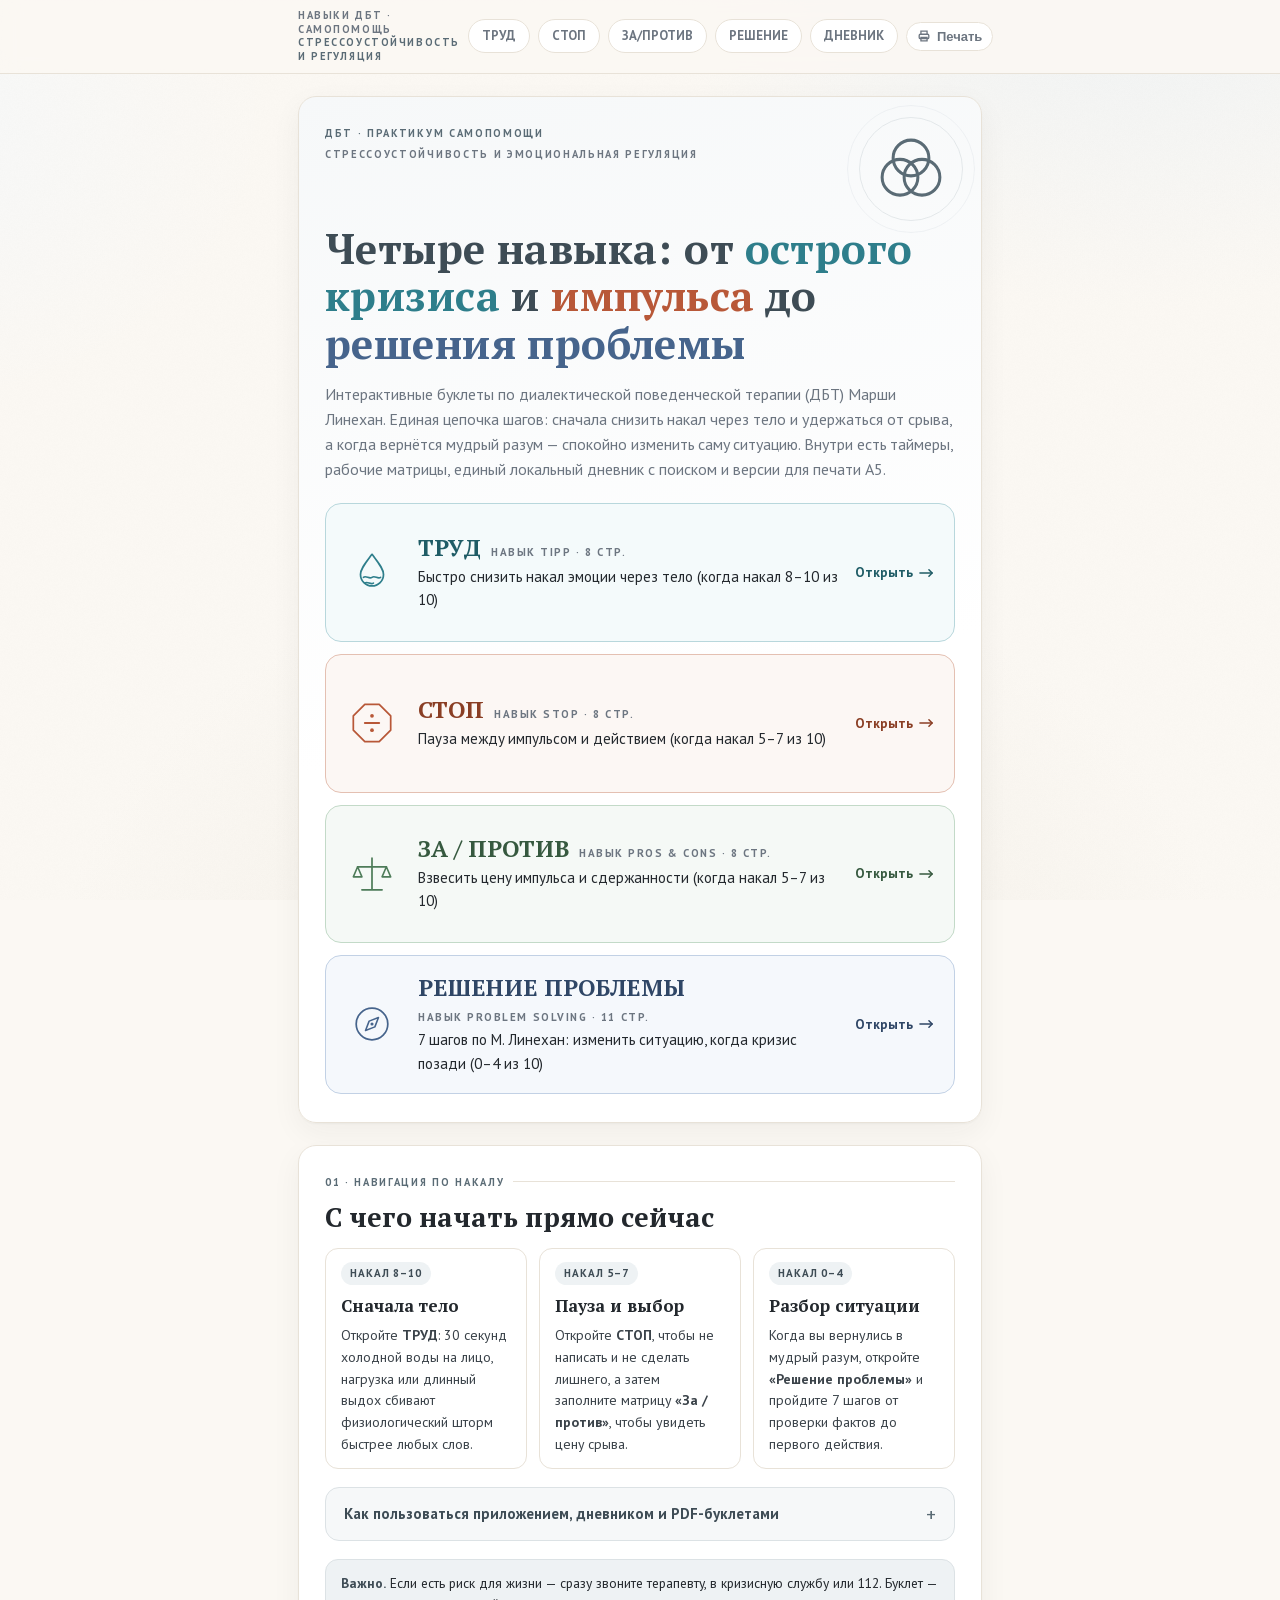
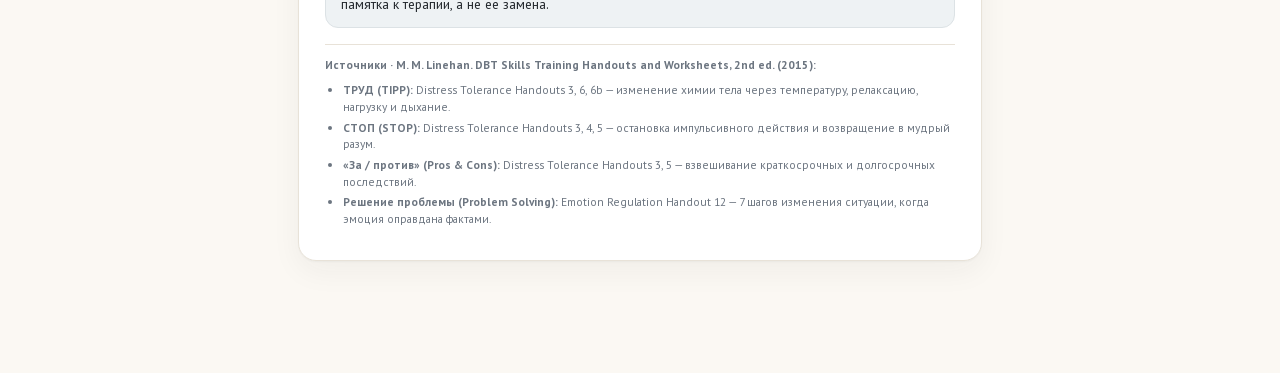
==== commit ea939393: "Add files via upload Добавлены навык "решение" и страница и логика "дневника"." ====
--- a/index.html
+++ b/index.html
@@ -313,6 +313,49 @@
 .saved{font-size:12px;color:var(--ok);opacity:0;transition:.3s;margin-left:8px}
 .saved.on{opacity:1}
 
+/* ---------- браузер БД: страница «Дневник» ---------- */
+.db-stats{display:grid;grid-template-columns:repeat(3,1fr);gap:10px;margin:16px 0 0}
+.db-stat{padding:12px 14px;border-radius:14px;background:var(--a-tint);border:1px solid var(--a-mid)}
+.db-stat .num{font-family:'PT Serif',Georgia,serif;font-weight:700;font-size:24px;color:var(--a-deep);line-height:1.1}
+.db-stat .lbl{font-size:12px;color:var(--muted);margin-top:3px}
+.db-bar{display:flex;flex-wrap:wrap;gap:8px;margin:0 0 12px;align-items:center}
+.db-search{flex:1;min-width:190px;font:inherit;font-size:14px;padding:8px 14px;border-radius:999px;
+  border:1px solid var(--line);background:var(--surface);color:var(--ink)}
+.db-date{font:inherit;font-size:13.5px;padding:7px 12px;border-radius:999px;
+  border:1px solid var(--line);background:var(--surface);color:var(--ink)}
+.db-search:focus,.db-date:focus{border-color:var(--a-main);outline:none;box-shadow:0 0 0 3px var(--a-soft)}
+.db-chips{display:flex;flex-wrap:wrap;gap:6px;margin:0 0 16px}
+.db-chip{font:inherit;font-size:12.5px;font-weight:700;padding:5px 12px;border-radius:999px;cursor:pointer;
+  border:1px solid var(--line);background:var(--surface);color:var(--muted);transition:.15s var(--ease)}
+.db-chip:hover{border-color:var(--a-mid);color:var(--a-deep)}
+.db-chip.on{background:var(--a-main);border-color:var(--a-main);color:var(--on-main)}
+.db-day{margin:20px 0 0}
+.db-day:first-child{margin-top:0}
+.db-day-head{font-size:11.5px;font-weight:700;letter-spacing:.12em;text-transform:uppercase;color:var(--a-deep);
+  padding-bottom:6px;border-bottom:1px solid var(--line);margin-bottom:10px;display:flex;justify-content:space-between}
+.db-item{border:1px solid var(--line);border-radius:14px;background:var(--surface);padding:12px 14px;margin-bottom:9px}
+.db-item-top{display:flex;align-items:center;gap:8px;flex-wrap:wrap}
+.db-tag{font-size:11px;font-weight:700;letter-spacing:.08em;text-transform:uppercase;padding:3px 9px;border-radius:999px}
+.db-tag.trud{background:#E8F2F4;color:#1E5765}
+.db-tag.stop{background:#FBEBE1;color:#8A4526}
+.db-tag.pros_cons{background:#EBF3ED;color:#36593F}
+.db-tag.problem_solving{background:#EBF1F8;color:#2F4666}
+@media (prefers-color-scheme: dark){
+  .db-tag.trud{background:#1F343A;color:#A7DCE7}
+  .db-tag.stop{background:#3A241C;color:#F2C0AA}
+  .db-tag.pros_cons{background:#223427;color:#B8DBC0}
+  .db-tag.problem_solving{background:#212E40;color:#B8D1F0}
+}
+.db-time{font-size:12px;color:var(--muted);font-variant-numeric:tabular-nums}
+.db-title{font-weight:700;font-size:14.5px;color:var(--ink)}
+.db-rate{margin-left:auto;font-weight:700;font-size:13px;color:var(--a-deep);background:var(--a-tint);
+  padding:2px 9px;border-radius:999px;border:1px solid var(--a-mid)}
+.db-del{background:none;border:0;color:var(--muted);cursor:pointer;font-size:17px;padding:0 4px;line-height:1}
+.db-del:hover{color:var(--no)}
+.db-details{margin-top:8px;padding-top:8px;border-top:1px dashed var(--line);font-size:13.5px;color:var(--ink-2);
+  white-space:pre-line;line-height:1.48}
+@media (max-width:560px){.db-stats{grid-template-columns:1fr}}
+
 /* ---------- панель «накрывает сейчас» ---------- */
 .sos-btn{position:fixed;right:18px;bottom:18px;z-index:45;
   background:var(--a-main, #5A6B75)!important;color:var(--on-main, #fff)!important;
@@ -487,6 +530,7 @@
   <a class="tab" href="stop.html">СТОП</a>
   <a class="tab" href="pros_cons.html">ЗА/ПРОТИВ</a>
   <a class="tab" href="problem_solving.html">РЕШЕНИЕ</a>
+  <a class="tab" href="diary.html">ДНЕВНИК</a>
   <button class="tab icon" type="button" id="print-btn"><svg viewBox="0 0 16 16" fill="none" stroke="currentColor" stroke-width="1.5" aria-hidden="true"><path d="M4.5 6V2.5h7V6"/><rect x="2.5" y="6" width="11" height="5" rx="1.4"/><path d="M4.5 9.5h7v4h-7z"/></svg>Печать</button>
 </div></nav>
 <div class="wrap">
@@ -501,7 +545,7 @@
     </div>
   </div>
   <h1 class="hub-title">Четыре навыка: от <em>острого кризиса</em> и <b>импульса</b> до <span>решения проблемы</span></h1>
-  <p class="hub-lead" style="max-width:none">Интерактивные буклеты по диалектической поведенческой терапии (ДБТ) Марши Линехан. Единая цепочка шагов: сначала снизить накал через тело и удержаться от срыва, а когда вернётся мудрый разум — спокойно изменить саму ситуацию. Внутри есть таймеры, рабочие матрицы, дневник практики и версии для печати A5.</p>
+  <p class="hub-lead" style="max-width:none">Интерактивные буклеты по диалектической поведенческой терапии (ДБТ) Марши Линехан. Единая цепочка шагов: сначала снизить накал через тело и удержаться от срыва, а когда вернётся мудрый разум — спокойно изменить саму ситуацию. Внутри есть таймеры, рабочие матрицы, единый локальный дневник с поиском и версии для печати A5.</p>
     <div class="skill-list">
       <a class="scard trud" href="trud.html">
         <div class="em"><svg viewBox="0 0 64 64" aria-hidden="true"><path d="M32 6c9 12 16 20 16 28a16 16 0 0 1-32 0c0-8 7-16 16-28z" fill="none" stroke="currentColor" stroke-width="2.4" stroke-linejoin="round"/><path d="M20 38c4-3 8 3 12 0s8 3 12 0" fill="none" stroke="currentColor" stroke-width="2.2" stroke-linecap="round"/><path d="M22 46c4-3 8 3 12 0" fill="none" stroke="currentColor" stroke-width="2.2" stroke-linecap="round"/></svg></div>
@@ -559,27 +603,34 @@
       </div>
     </div>
     <details class="guide-box">
-      <summary>Как пользоваться приложением, тренажёрами и PDF-буклетами</summary>
+      <summary>Как пользоваться приложением, дневником и PDF-буклетами</summary>
       <div class="guide-body">
         <h4>1. Офлайн-доступ на телефоне (работает без интернета)</h4>
         <ul>
           <li><b>Android (Chrome):</b> нажмите три точки в правом верхнем углу → <b>«Установить приложение»</b>.</li>
           <li><b>iPhone (Safari):</b> нажмите кнопку <b>«Поделиться»</b> внизу → <b>«На экран „Домой“»</b>.</li>
-          <li>После первого открытия все страницы, интерактивные тренажёры и PDF-файлы сохраняются в память телефона.</li>
+          <li>После первого открытия все страницы, тренажёры, дневник и PDF-файлы сохраняются в память телефона.</li>
         </ul>
         <h4>2. Интерактивные инструменты внутри буклетов</h4>
         <ul>
           <li><b>ТРУД и СТОП:</b> встроенные таймеры для холодной воды (30 сек), дыхательного ритма, мышечной релаксации и паузы, а также тренажёр «Факт или мысль».</li>
-          <li><b>«За / против»:</b> интерактивная матрица из 4 квадратов, которая сама собирает итоговую сводку.</li>
-          <li><b>«Решение проблемы»:</b> пошаговый конструктор из 7 шагов Линехан (проверка фактов, цель, мозговой штурм, план действий и возврат к шагу 5 при неудаче).</li>
-          <li><b>Карточка и дневник:</b> в конце каждого буклета есть <b>«Моя карточка на кризис»</b> и <b>«Дневник практики»</b> — записи хранятся строго локально в вашем браузере и копируются одной кнопкой для терапевта.</li>
+          <li><b>«За / против»:</b> интерактивная матрица из 4 квадратов с кнопкой <b>«Сохранить в дневник»</b> (после сохранения поля автоматически очищаются).</li>
+          <li><b>«Решение проблемы»:</b> пошаговый конструктор из 7 шагов Линехан (проверка фактов, цель, мозговой штурм, план действий, возврат к шагу 5 при неудаче и сохранение разбора в дневник).</li>
+          <li><b>Персональная карточка:</b> в конце каждого буклета есть <b>«Моя карточка на кризис»</b>, которая остаётся под рукой и копируется одной кнопкой.</li>
         </ul>
-        <h4>3. Печать и карманные буклеты A5</h4>
+        <h4>3. Единая вкладка «Дневник» и резервные копии</h4>
         <ul>
-          <li>В шапке каждого навыка есть кнопка <b>«PDF»</b> (готовый макет формата A5 для печати брошюрой) и кнопка <b>«Печать»</b>.</li>
+          <li>Во вкладке <b>«Дневник»</b> в верхнем меню собираются все ваши тренировки, отметки накала и полные разборы, сгруппированные по дням.</li>
+          <li>В дневнике работает <b>поиск по тексту</b>, выбор конкретной <b>даты</b> и <b>фильтры по навыкам</b>.</li>
+          <li>Все данные хранятся <b>только локально на вашем устройстве</b>. Вы можете скачать человекочитаемый отчёт для терапевта (<b>.txt</b>) или полную резервную копию базы (<b>.json</b>) для переноса на другое устройство.</li>
+        </ul>
+        <h4>4. Печать и карманные буклеты A5</h4>
+        <ul>
+          <li>В шапке каждого навыка есть кнопка <b>«PDF»</b> (готовый макет формата A5 на 8 или 11 страниц) и кнопка <b>«Печать»</b>.</li>
         </ul>
       </div>
     </details>
+
     <div class="safety" style="margin-top:18px">
       <b>Важно.</b> Если есть риск для жизни — сразу звоните терапевту, в кризисную службу или 112. Буклет — памятка к терапии, а не её замена.
     </div>
